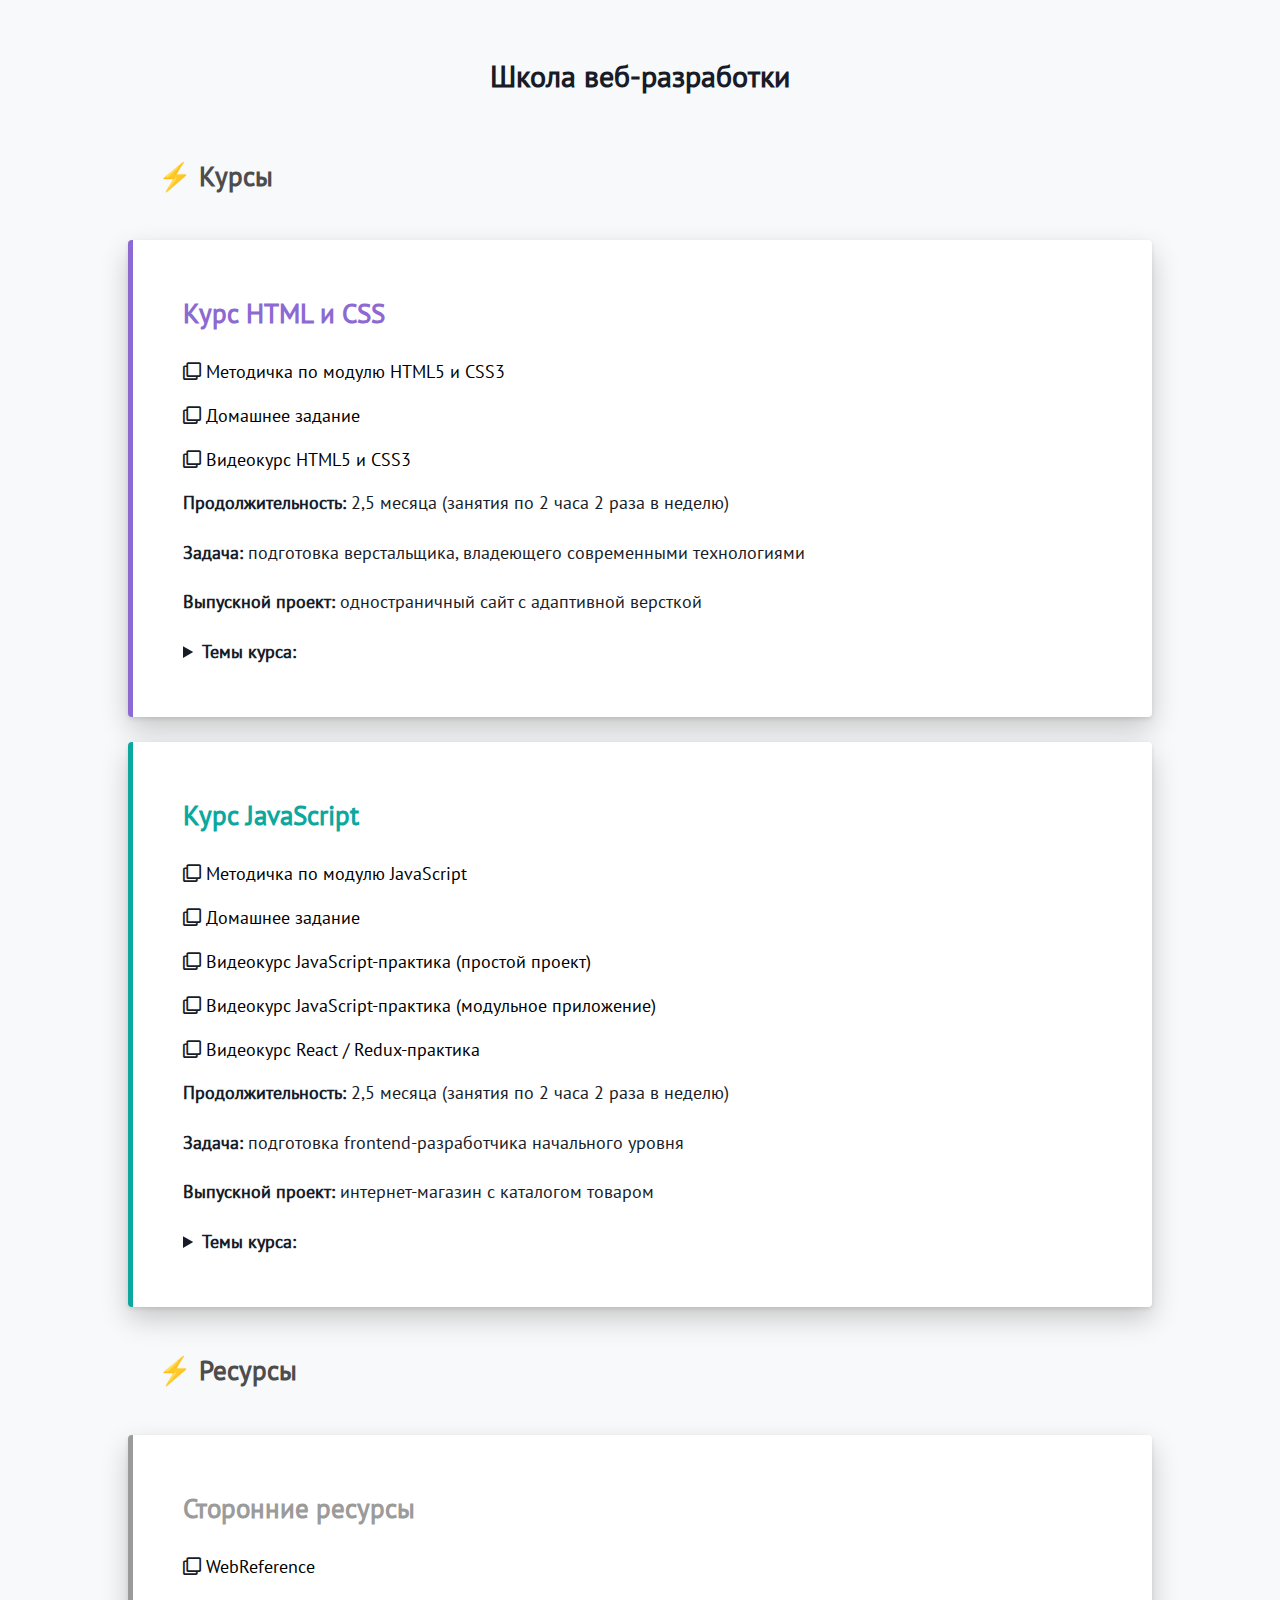
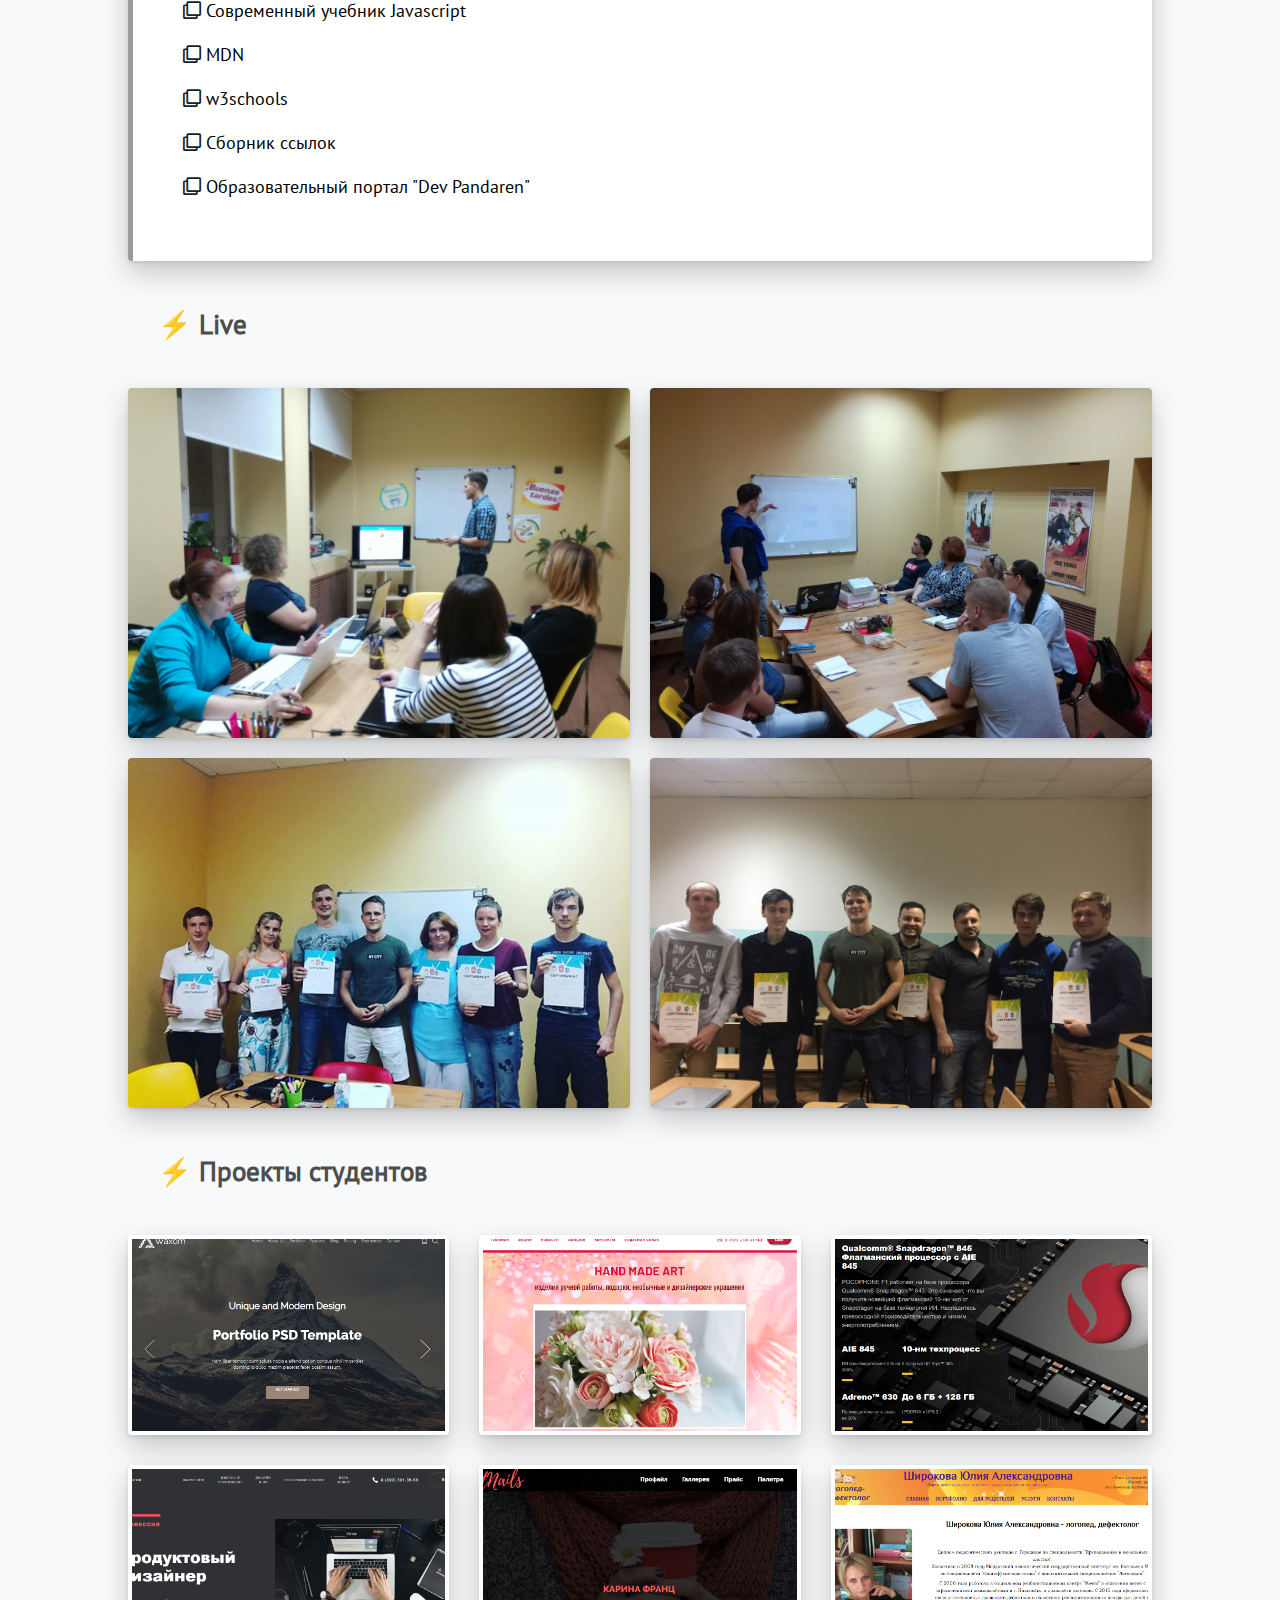
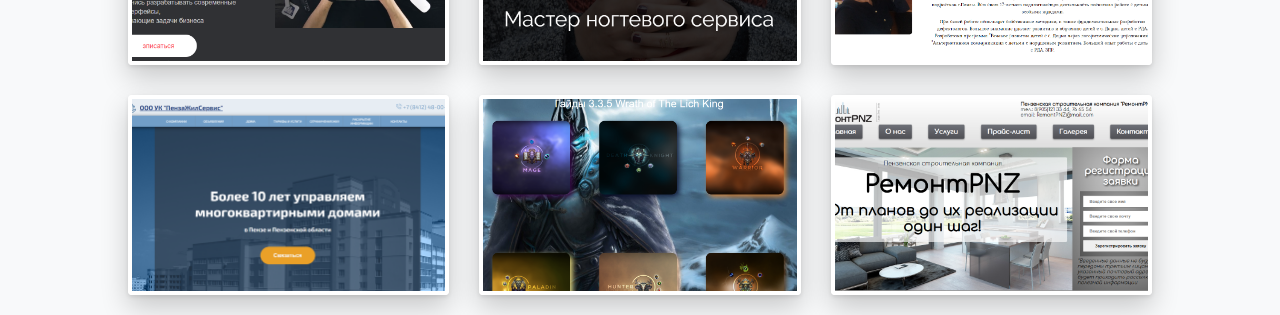
==== index.html @ 3612d778 "Update index.html" ====
<!DOCTYPE html>
<html lang="ru">
<head>
	<meta charset="UTF-8">
	<title>Школа веб-разработки</title>
	<meta name="viewport" content="width=device-width, initial-scale=1">
	<link rel="icon" type="image/png" href="img/favicon/favicon.png">
	<link href="module/preloader/preloader.css" rel="stylesheet" type="text/css">
	<link rel="stylesheet" href="https://use.fontawesome.com/releases/v5.1.0/css/all.css">
	<link rel="stylesheet" href="css/index.css">
</head>
<body>

	<h1>Школа веб-разработки</h1>
	<div class="courses">

		<h2>⚡️ Курсы</h2>

		<div class="courses__item courses__item_html">
			<h3>Курс HTML и CSS</h3>
			<i class="far fa-clone"> <a href="https://it-school58.github.io/webcourses/module-html/" target="_blank">Методичка по модулю HTML5 и CSS3</a></i>
			<i class="far fa-clone"> <a href="https://it-school58.github.io/webcourses-homework/" target="_blank">Домашнее задание</a></i>
			<i class="far fa-clone"> <a href="https://www.youtube.com/playlist?list=PL7cTIfGFrdKkmf-c43pmhzH3otzUCl8f3" target="_blank">Видеокурс HTML5 и CSS3</a></i>
			
			<p><b>Продолжительность:</b> 2,5 месяца (занятия по 2 часа 2 раза в неделю)</p>
			<p><b>Задача:</b> подготовка верстальщика, владеющего современными технологиями</p>
			<p><b>Выпускной проект:</b> одностраничный сайт с адаптивной версткой</p>

			<details>
				<p><summary><b>Темы курса:</b></summary></p>
				<pre class="courses__theme" id="courses__theme_html"></pre>
			</details>
		</div>

		<div class="courses__item courses__item_js">
			<h3>Курс JavaScript</h3>
			<i class="far fa-clone"> <a href="https://it-school58.github.io/webcourses/module-js/" target="_blank">Методичка по модулю JavaScript</a></i>
			<i class="far fa-clone"> <a href="https://it-school58.github.io/webcourses-homework/" target="_blank">Домашнее задание</a></i>
			<i class="far fa-clone"> <a href="https://www.youtube.com/playlist?list=PL7cTIfGFrdKn9lnGXEUWEXYdYp-HKGPAw" target="_blank">Видеокурс JavaScript-практика (простой проект)</a></i>
			<i class="far fa-clone"> <a href="https://www.youtube.com/playlist?list=PL7cTIfGFrdKmKK4xAJsE31n3SACY0bi9t" target="_blank">Видеокурс JavaScript-практика (модульное приложение)</a></i>
			<i class="far fa-clone"> <a href="https://www.youtube.com/playlist?list=PL7cTIfGFrdKkQAWKDu2NdFt5Cx38B-A3i" target="_blank">Видеокурс React / Redux-практика</a></i>

			<p><b>Продолжительность:</b> 2,5 месяца (занятия по 2 часа 2 раза в неделю)</p>
			<p><b>Задача:</b> подготовка frontend-разработчика начального уровня</p>
			<p><b>Выпускной проект:</b> интернет-магазин с каталогом товаром</p>

			<details>
				<p><summary><b>Темы курса:</b></summary></p>
				<pre class="courses__theme" id="courses__theme_js"></pre>
			</details>
		</div>

		<h2>⚡️ Ресурсы</h2>

		<div class="courses__item courses__item_links">
			<h3>Сторонние ресурсы</h3>
			<i class="far fa-clone"> <a href="https://webref.ru/" target="_blank">WebReference</a></i>
			<i class="far fa-clone"> <a href="https://learn.javascript.ru/" target="_blank">Современный учебник Javascript</a></i>
			<i class="far fa-clone"> <a href="https://developer.mozilla.org/ru/" target="_blank">MDN</a></i>
			<i class="far fa-clone"> <a href="https://www.w3schools.com/" target="_blank">w3schools</a></i>
			<i class="far fa-clone"> <a href="https://gist.github.com/anton-sergeenkov/967800e283f3279dba9a5c08deff0cec" target="_blank">Сборник ссылок</a></i>
			<i class="far fa-clone"> <a href="https://dev-pandaren.github.io/" target="_blank">Образовательный портал "Dev Pandaren"</a></i>
		</div>

		<h2>⚡️ Live</h2>

		<div class="courses__photo">
			<img class="courses__photo_img" src="img/courses/01.jpg">
			<img class="courses__photo_img" src="img/courses/02.jpg">
			<img class="courses__photo_img" src="img/courses/03.jpg">
			<img class="courses__photo_img" src="img/courses/04.jpg">
		</div>

		<h2>⚡️ Проекты студентов</h2>

		<div class="courses__projects">
			<a href="https://it-school58.github.io/webcourses-projects/2019-template/" target="_blank"><img class="courses__projects_img" src="img/projects/2019-template.png"></a>
			<a href="https://it-school58.github.io/webcourses-projects/2018-hand-made/" target="_blank"><img class="courses__projects_img" src="img/projects/2018-hand-made.png"></a>
			<a href="https://it-school58.github.io/webcourses-projects/2019-phone/" target="_blank"><img class="courses__projects_img" src="img/projects/2019-phone.png"></a>
			<a href="https://it-school58.github.io/webcourses-projects/2019-lend/" target="_blank"><img class="courses__projects_img" src="img/projects/2019-lend.png"></a>
			<a href="https://it-school58.github.io/webcourses-projects/2019-nails/" target="_blank"><img class="courses__projects_img" src="img/projects/2019-nails.png"></a>

			<a href="https://it-school58.github.io/webcourses-projects/2018-logoped/" target="_blank"><img class="courses__projects_img" src="img/projects/2018-logoped.png"></a>
			<a href="https://it-school58.github.io/webcourses-projects/2018-pnz-service/" target="_blank"><img class="courses__projects_img" src="img/projects/2018-pnz-service.png"></a>
			<a href="https://it-school58.github.io/webcourses-projects/2019-game/" target="_blank"><img class="courses__projects_img" src="img/projects/2019-game.png"></a>
			<a href="https://it-school58.github.io/webcourses-projects/2018-flat/" target="_blank"><img class="courses__projects_img" src="img/projects/2018-flat.png"></a>
		</div>
	</div>

	<div id="preloader"></div>

	<script src="libs/jquery/jquery-3.3.1.min.js"></script>
	<script src="module/preloader/preloader.js"></script>
	<script src="js/common.js"></script>
</body>
</html>
---- module/preloader/preloader.css ----
﻿
#preloader {
    outline: 0px solid green;
    width: 100%;
    height: 100%;
    position: fixed;
    top: 0;
    left: 0;
    bottom: 0;
    background-repeat: no-repeat;
    background-position: center center;
    background-image: url(wait.svg);
    background-color: #f8f9fa;
    z-index: 2;
}
---- css/index.css ----
@font-face {
    font-family: PT-Sans-Bold;
    src: url(../fonts/PT_Sans-Web-Bold.ttf);
}
@font-face {
    font-family: PT-Sans-Regular;
    src: url(../fonts/PT_Sans-Web-Regular.ttf);
}

body {
    margin: 0;
    padding: 0;
    font-size: 18px;
    font-family: PT-Sans-Regular;
    line-height: 1.75;
    background-color: #f8f9fa;
}
*, :after, :before {
    box-sizing: border-box; 
}
a {
    text-decoration: none;
    color: black;
    font-family: PT-Sans-Regular;
    font-weight: normal !important;
}
i {
    margin: 25px 10px 15px 0px;
    display: block !important;
}
h1 {
    text-align: center;
    font-size: 30px;
    color: #181c28;
    margin: 50px 0;
}
h2 {
    margin: 40px 30px;
    color: rgb(77, 77, 77);
}
h3 {
    font-size: 27px;
    text-align: left;
    margin: 0px;
    color: #181c28;
}

.courses {
    width: 80%;
    max-width: 1200px;
    margin: auto;
    margin: 0 auto;
    margin-bottom: 20px;
}
.courses__item {
    margin-bottom: 25px;
    padding: 50px;
    color: #181c28;
    border-radius: .25rem;
    background-color: #fff;
	box-shadow:
		0 12px 28px 0 rgba(0, 0, 0, 0.2),
		0 2px 4px 0 rgba(0, 0, 0, 0.1),
        inset 0 0 0 1px rgba(255, 255, 255, 0.5);
}
.courses__theme {
    font-family: inherit;
    white-space: pre-wrap;
    margin: 0;
}

.courses__item_html  { border-left: 5px solid #8c6ad2; }
.courses__item_js    { border-left: 5px solid #0ca8a0; }
.courses__item_links { border-left: 5px solid #9b9b9b; }

.courses__item_html h3  { color:  #8c6ad2; }
.courses__item_js h3    { color:  #0ca8a0; }
.courses__item_links h3 { color:  #9b9b9b; }

@media screen and (max-width: 900px) {
    .courses__item {
        padding: 25px;
    }
    .courses {
        width: 90%;
        font-size: 16px;
    }
    h3 {
        font-size: 22px;
    }
}

.courses__photo {
    display: grid;
    grid-template-columns: repeat(2, 1fr);
    gap: 20px;
}
.courses__photo_img {
    width: 100%;
    height: 350px;
    object-fit: cover;
    display: block;
    border-radius: .25rem;
	box-shadow:
		0 12px 28px 0 rgba(0, 0, 0, 0.2),
		0 2px 4px 0 rgba(0, 0, 0, 0.1),
        inset 0 0 0 1px rgba(255, 255, 255, 0.5);
}

.courses__projects {
    display: grid;
    grid-template-columns: repeat(3, 1fr);
    gap: 30px;
}
.courses__projects_img {
    width: 100%;
    height: 200px;
    object-fit: cover;
    display: block;
    border-radius: .25rem;
	box-shadow:
		0 12px 28px 0 rgba(0, 0, 0, 0.2),
		0 2px 4px 0 rgba(0, 0, 0, 0.1),
        inset 0 0 0 1px rgba(255, 255, 255, 0.5);
    border: 4px solid white;
}
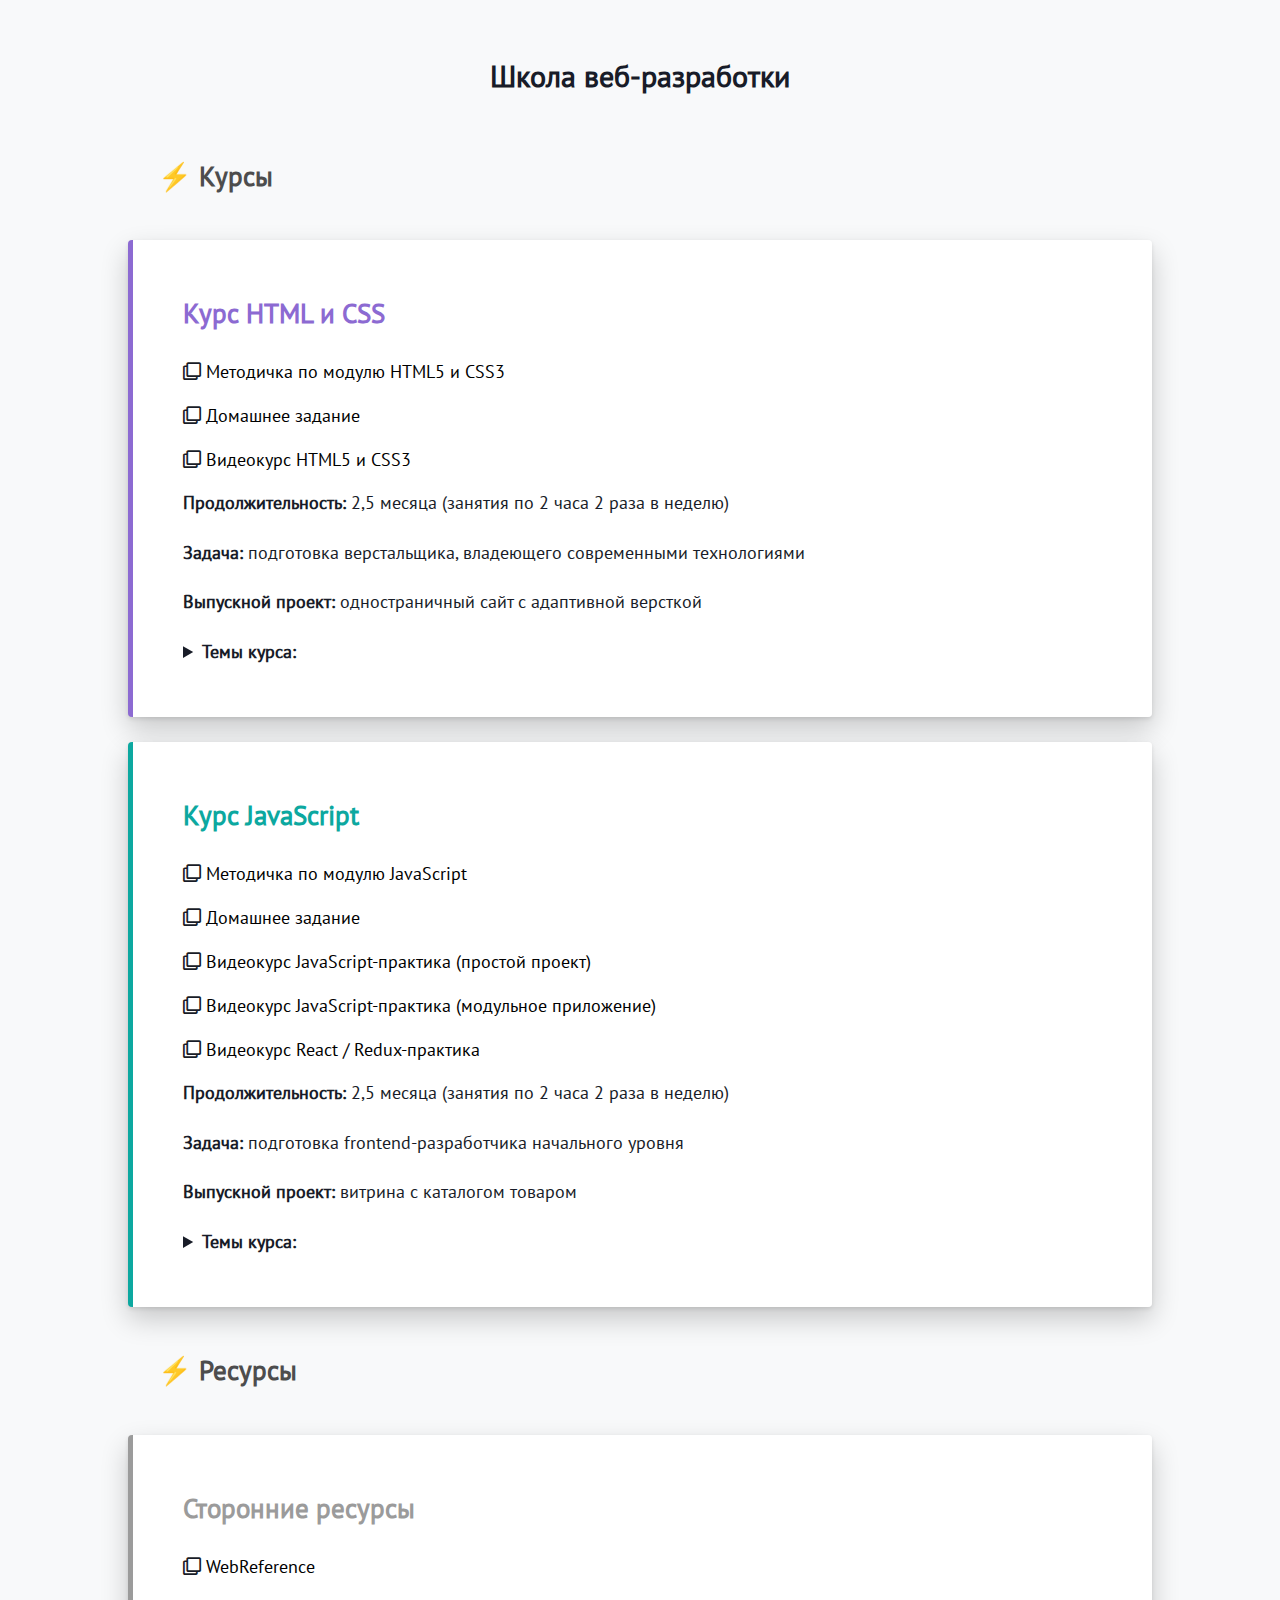
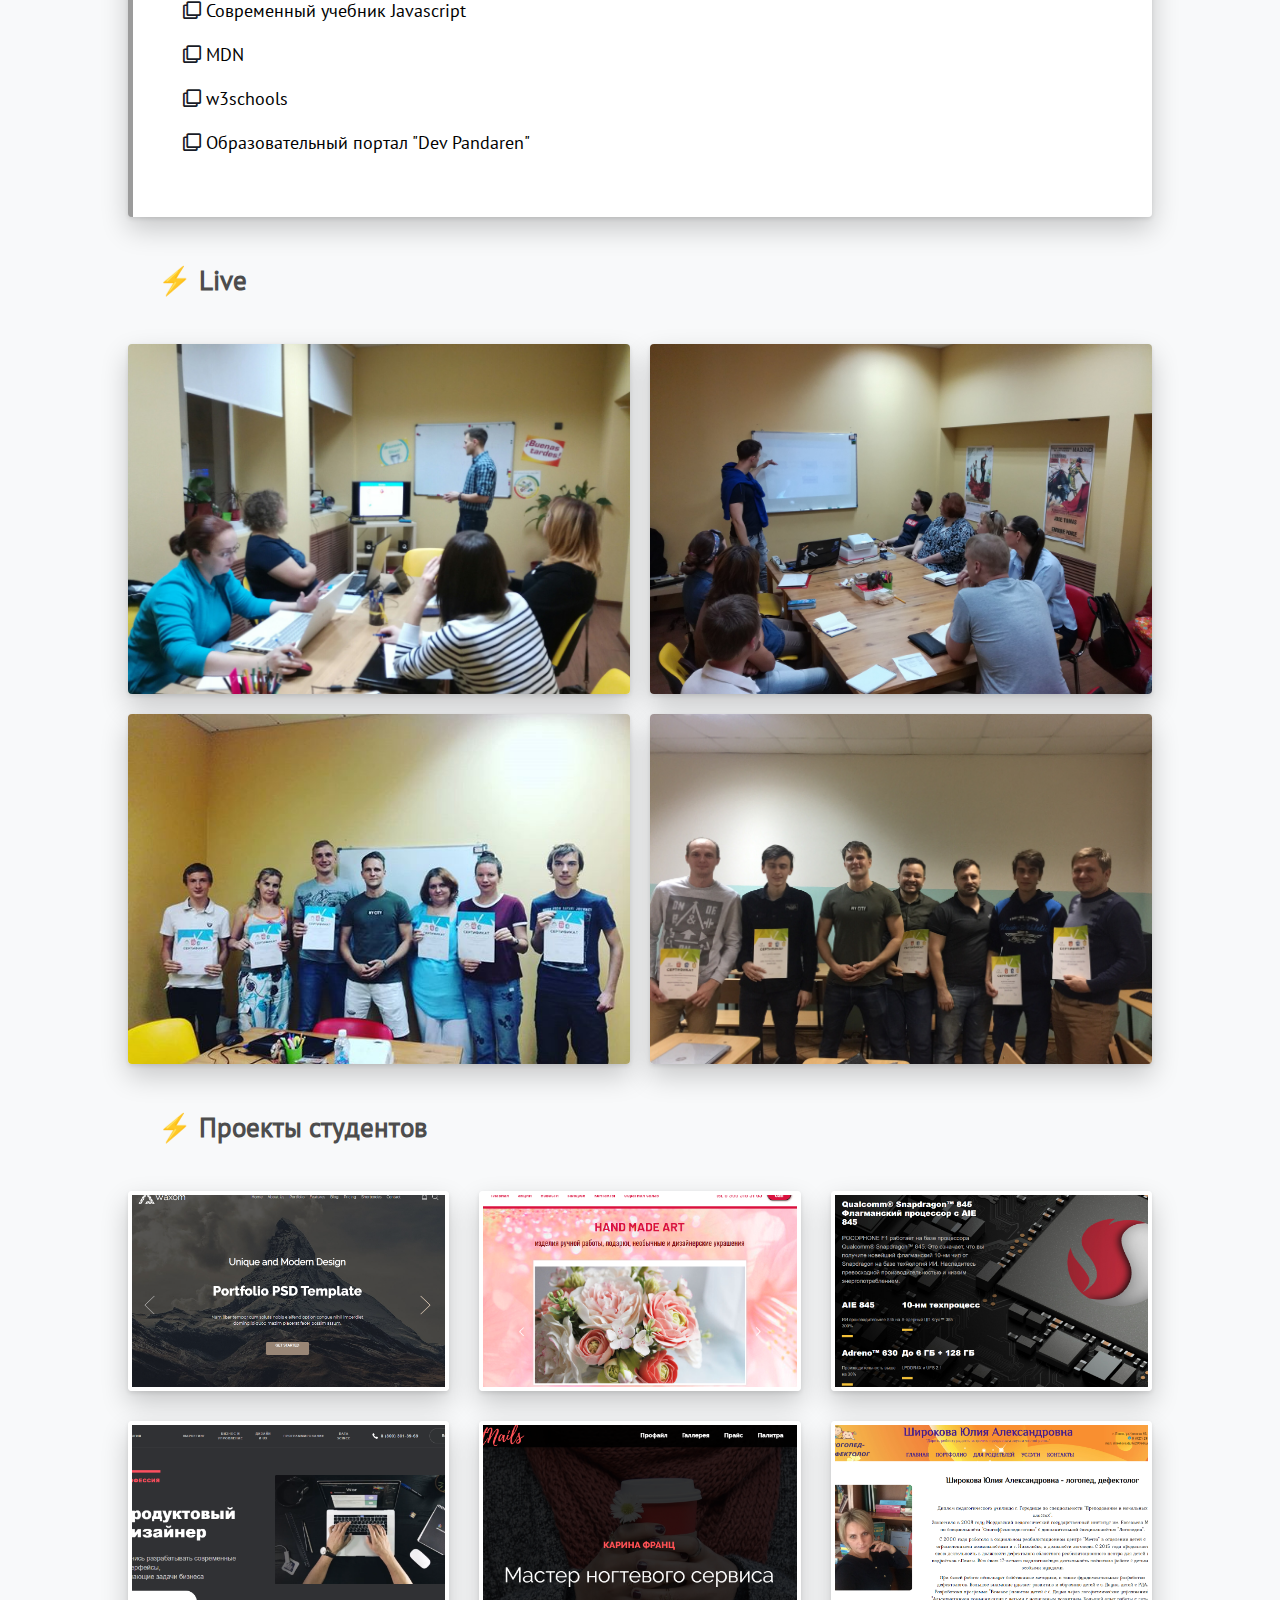
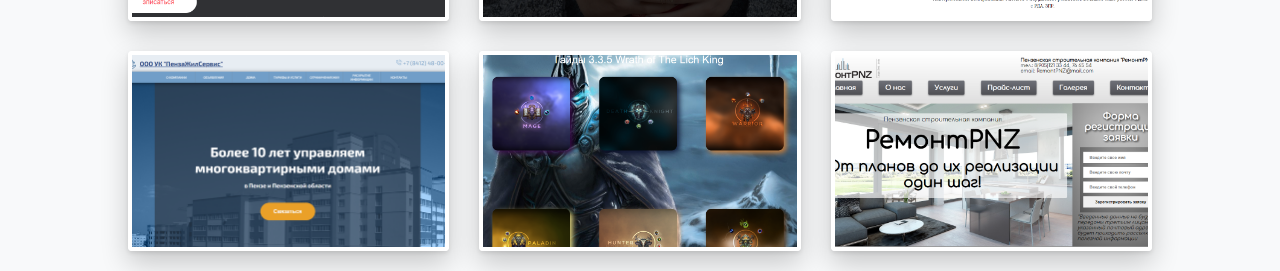
==== commit 83e6000a: "Update index.html" ====
--- a/index.html
+++ b/index.html
@@ -18,10 +18,10 @@
 
 		<div class="courses__item courses__item_html">
 			<h3>Курс HTML и CSS</h3>
-			<i class="far fa-clone"> <a href="https://it-school58.github.io/webcourses/module-html/" target="_blank">Методичка по модулю HTML5 и CSS3</a></i>
+			<i class="far fa-clone"> <a href="https://it-school58.github.io/webcourses/themes/html/" target="_blank">Методичка по модулю HTML5 и CSS3</a></i>
 			<i class="far fa-clone"> <a href="https://it-school58.github.io/webcourses-homework/" target="_blank">Домашнее задание</a></i>
 			<i class="far fa-clone"> <a href="https://www.youtube.com/playlist?list=PL7cTIfGFrdKkmf-c43pmhzH3otzUCl8f3" target="_blank">Видеокурс HTML5 и CSS3</a></i>
-			
+
 			<p><b>Продолжительность:</b> 2,5 месяца (занятия по 2 часа 2 раза в неделю)</p>
 			<p><b>Задача:</b> подготовка верстальщика, владеющего современными технологиями</p>
 			<p><b>Выпускной проект:</b> одностраничный сайт с адаптивной версткой</p>
@@ -34,7 +34,7 @@
 
 		<div class="courses__item courses__item_js">
 			<h3>Курс JavaScript</h3>
-			<i class="far fa-clone"> <a href="https://it-school58.github.io/webcourses/module-js/" target="_blank">Методичка по модулю JavaScript</a></i>
+			<i class="far fa-clone"> <a href="https://it-school58.github.io/webcourses/themes/js/" target="_blank">Методичка по модулю JavaScript</a></i>
 			<i class="far fa-clone"> <a href="https://it-school58.github.io/webcourses-homework/" target="_blank">Домашнее задание</a></i>
 			<i class="far fa-clone"> <a href="https://www.youtube.com/playlist?list=PL7cTIfGFrdKn9lnGXEUWEXYdYp-HKGPAw" target="_blank">Видеокурс JavaScript-практика (простой проект)</a></i>
 			<i class="far fa-clone"> <a href="https://www.youtube.com/playlist?list=PL7cTIfGFrdKmKK4xAJsE31n3SACY0bi9t" target="_blank">Видеокурс JavaScript-практика (модульное приложение)</a></i>
@@ -42,7 +42,7 @@
 
 			<p><b>Продолжительность:</b> 2,5 месяца (занятия по 2 часа 2 раза в неделю)</p>
 			<p><b>Задача:</b> подготовка frontend-разработчика начального уровня</p>
-			<p><b>Выпускной проект:</b> интернет-магазин с каталогом товаром</p>
+			<p><b>Выпускной проект:</b> витрина с каталогом товаром</p>
 
 			<details>
 				<p><summary><b>Темы курса:</b></summary></p>
@@ -58,7 +58,6 @@
 			<i class="far fa-clone"> <a href="https://learn.javascript.ru/" target="_blank">Современный учебник Javascript</a></i>
 			<i class="far fa-clone"> <a href="https://developer.mozilla.org/ru/" target="_blank">MDN</a></i>
 			<i class="far fa-clone"> <a href="https://www.w3schools.com/" target="_blank">w3schools</a></i>
-			<i class="far fa-clone"> <a href="https://gist.github.com/anton-sergeenkov/967800e283f3279dba9a5c08deff0cec" target="_blank">Сборник ссылок</a></i>
 			<i class="far fa-clone"> <a href="https://dev-pandaren.github.io/" target="_blank">Образовательный портал "Dev Pandaren"</a></i>
 		</div>
 
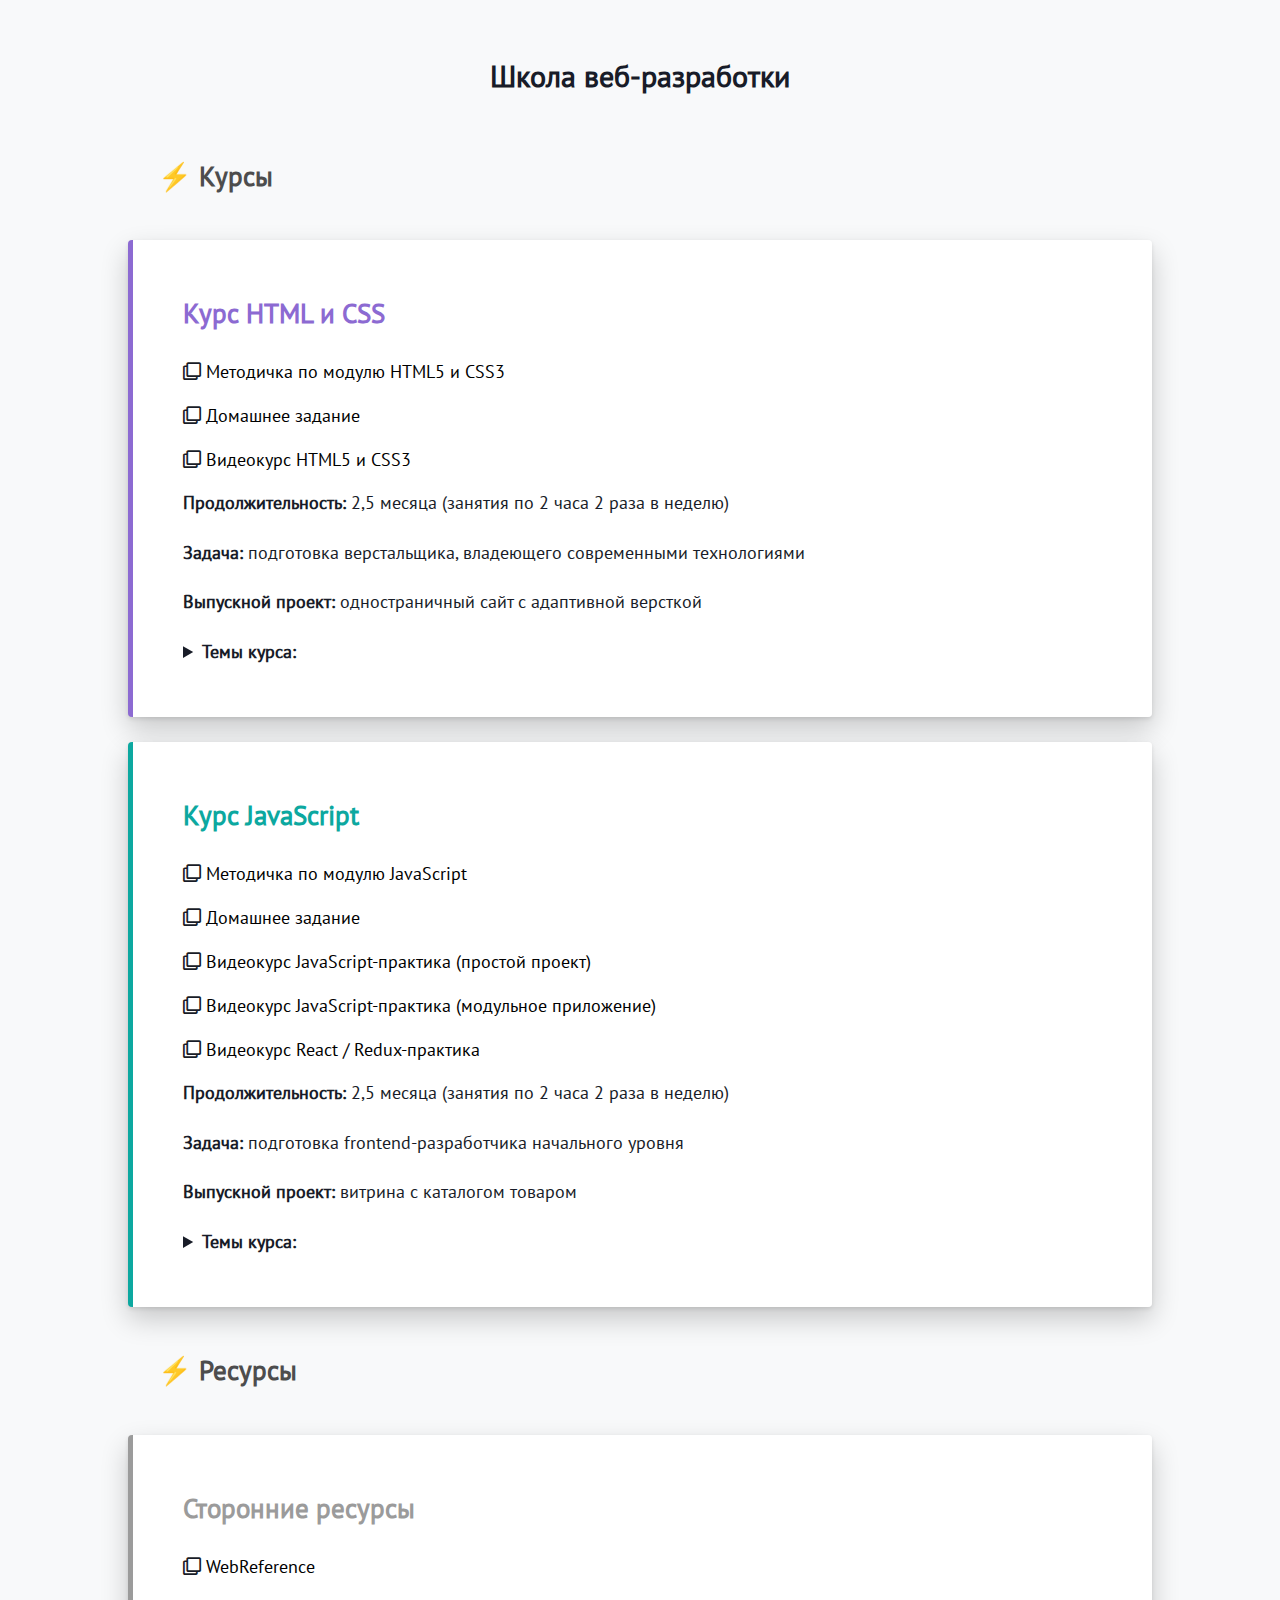
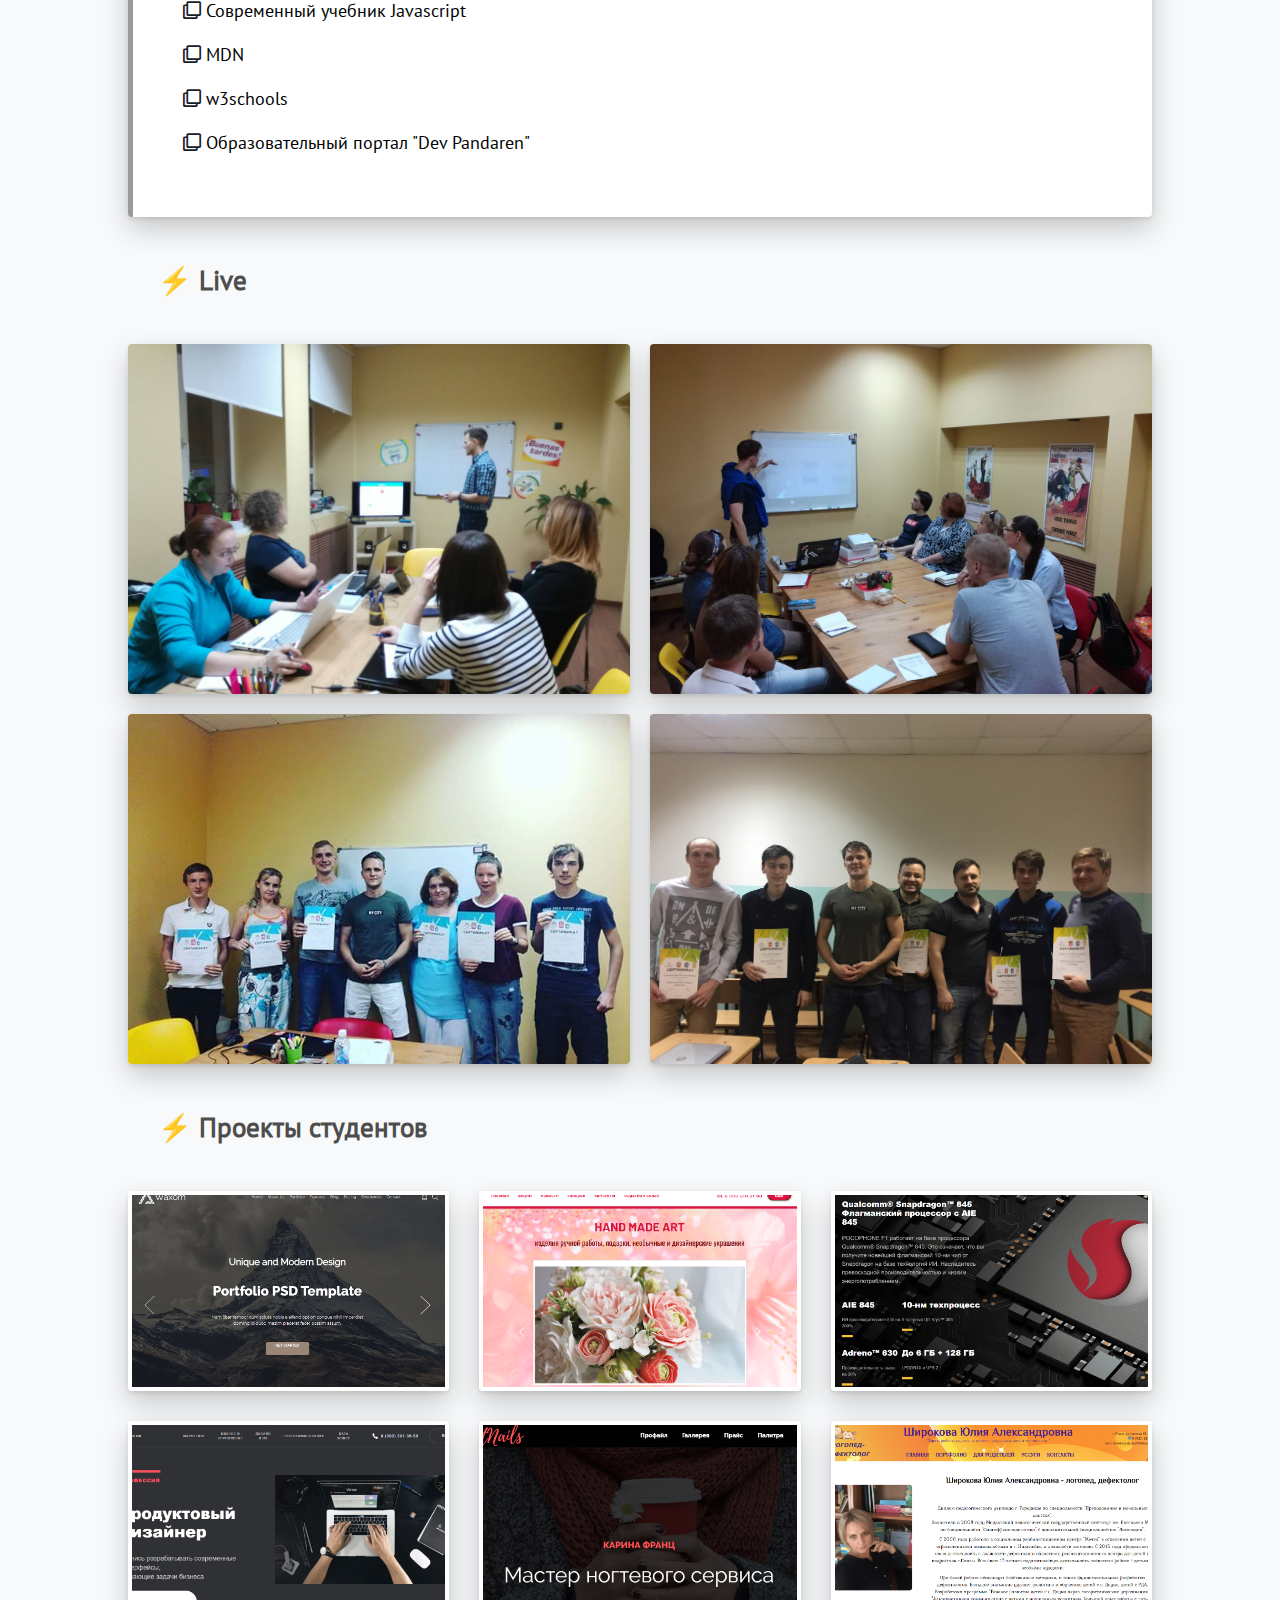
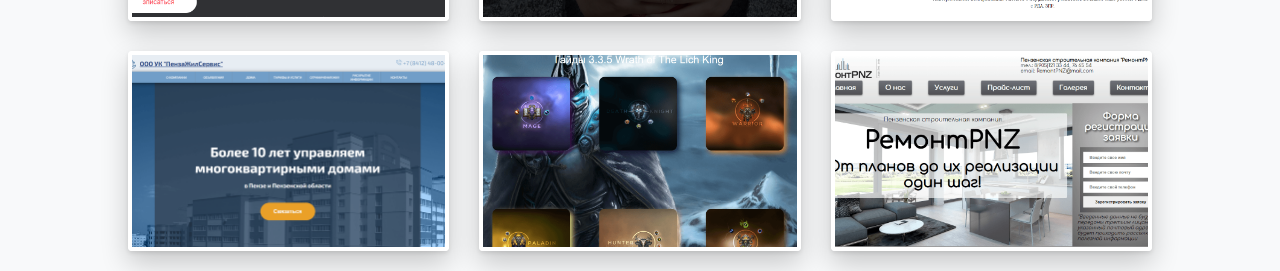
==== commit 8debeda6: "remove jquery and preloader" ====
--- a/index.html
+++ b/index.html
@@ -5,7 +5,6 @@
 	<title>Школа веб-разработки</title>
 	<meta name="viewport" content="width=device-width, initial-scale=1">
 	<link rel="icon" type="image/png" href="img/favicon/favicon.png">
-	<link href="module/preloader/preloader.css" rel="stylesheet" type="text/css">
 	<link rel="stylesheet" href="https://use.fontawesome.com/releases/v5.1.0/css/all.css">
 	<link rel="stylesheet" href="css/index.css">
 </head>
@@ -86,10 +85,6 @@
 		</div>
 	</div>
 
-	<div id="preloader"></div>
-
-	<script src="libs/jquery/jquery-3.3.1.min.js"></script>
-	<script src="module/preloader/preloader.js"></script>
 	<script src="js/common.js"></script>
 </body>
 </html>
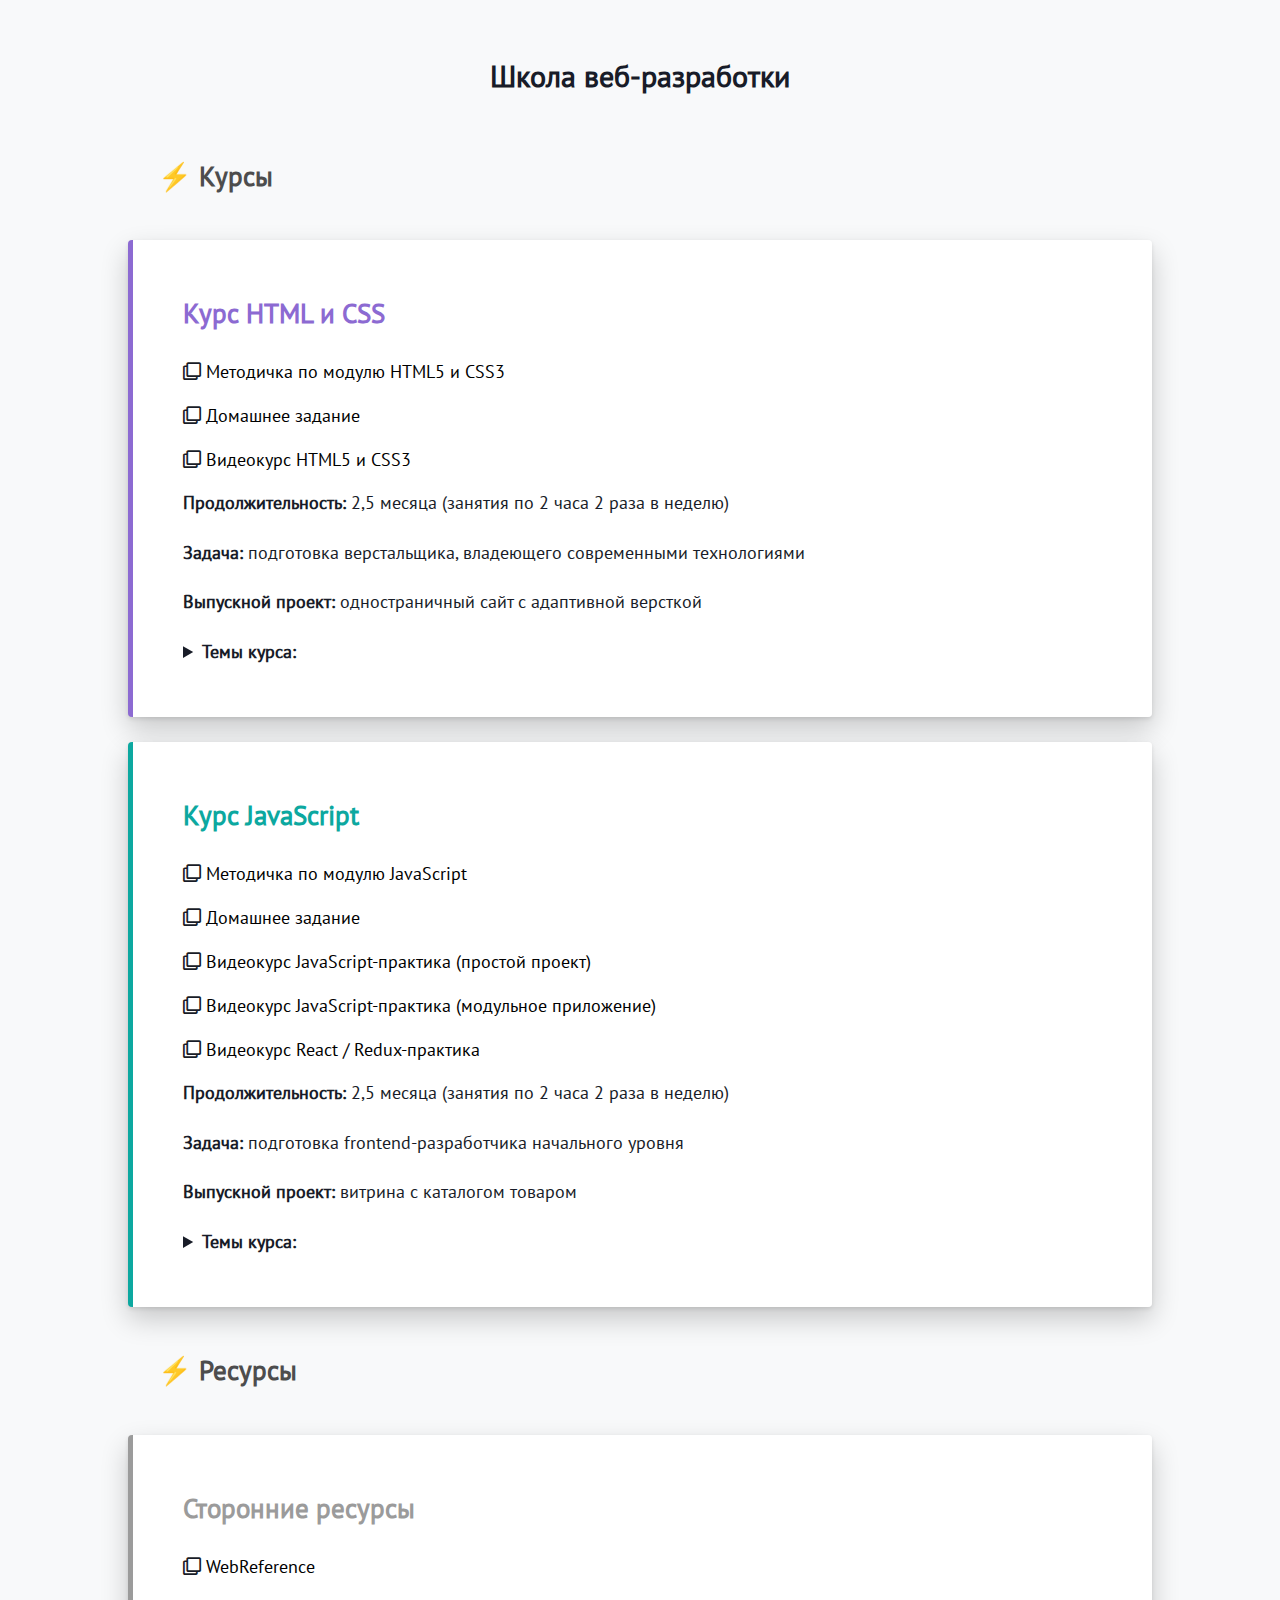
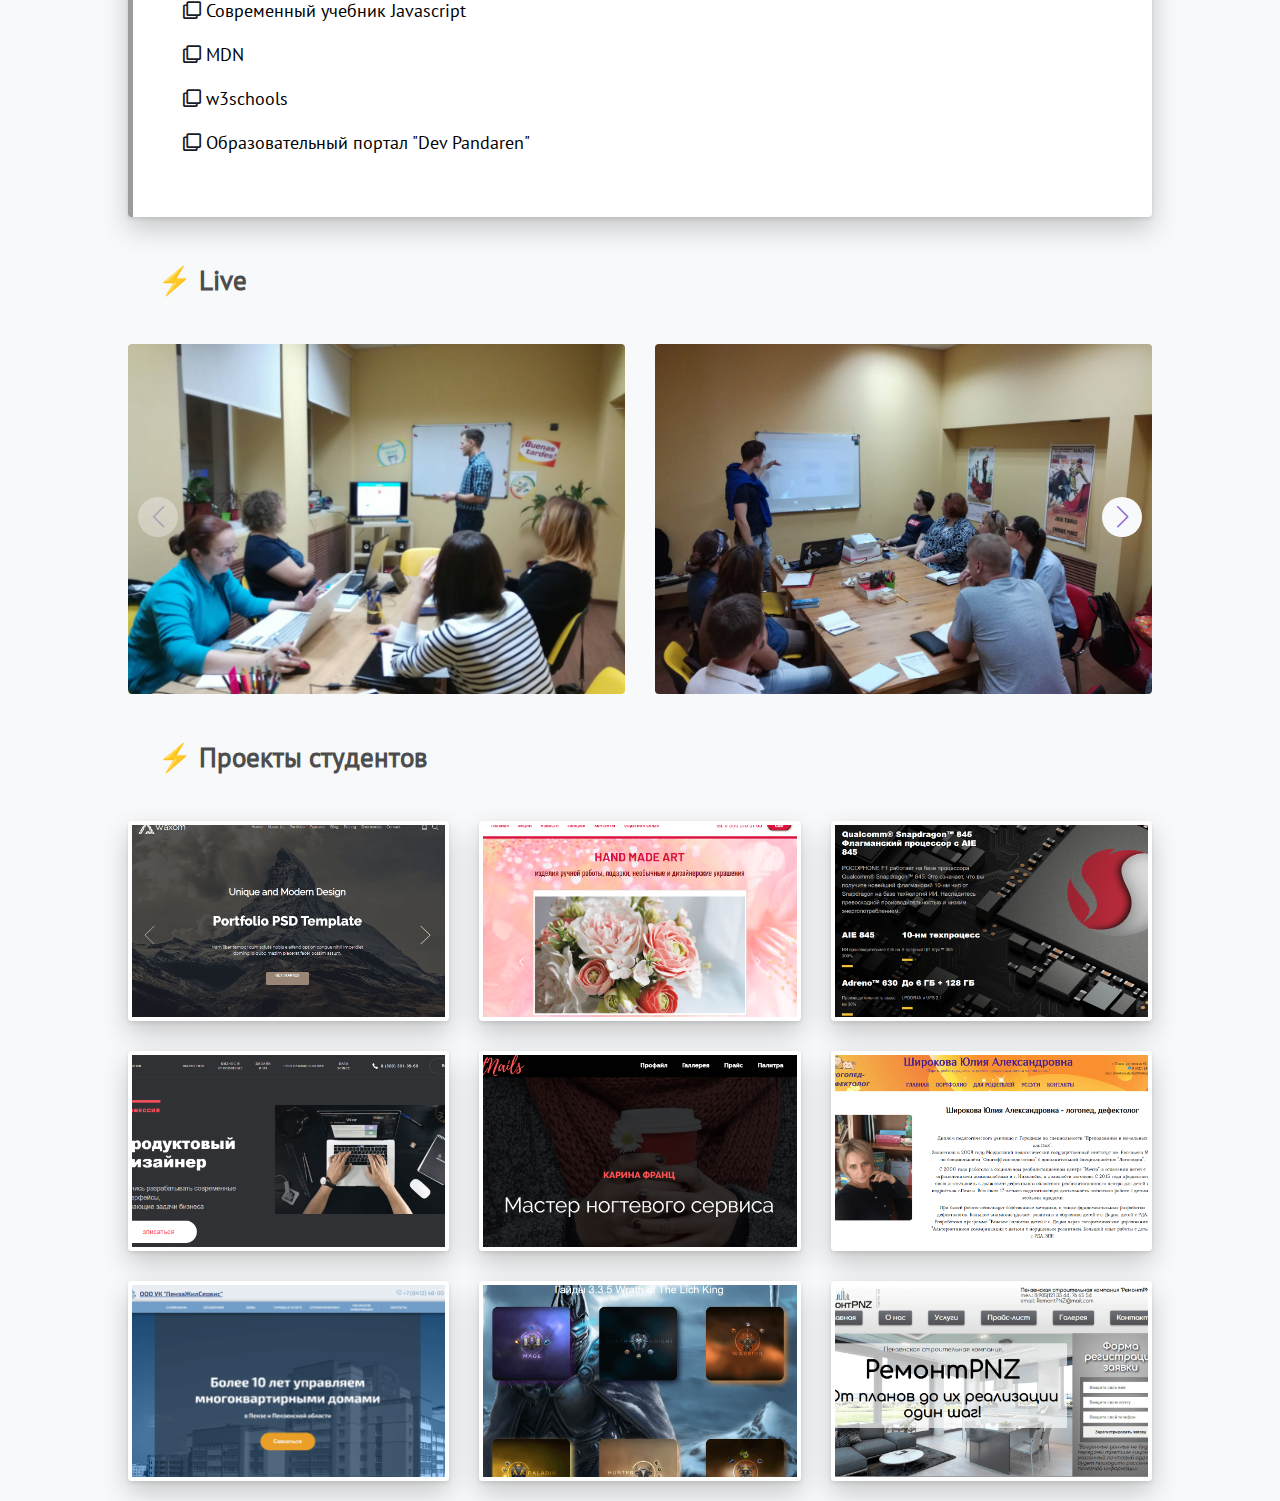
==== commit 5c9a3d48: "changed courses photo gallery to swiper slider" ====
--- a/index.html
+++ b/index.html
@@ -6,6 +6,7 @@
 	<meta name="viewport" content="width=device-width, initial-scale=1">
 	<link rel="icon" type="image/png" href="img/favicon/favicon.png">
 	<link rel="stylesheet" href="https://use.fontawesome.com/releases/v5.1.0/css/all.css">
+	<link rel="stylesheet" href="libs/swiper/swiper-bundle.min.css">
 	<link rel="stylesheet" href="css/index.css">
 </head>
 <body>
@@ -62,11 +63,27 @@
 
 		<h2>⚡️ Live</h2>
 
-		<div class="courses__photo">
-			<img class="courses__photo_img" src="img/courses/01.jpg">
-			<img class="courses__photo_img" src="img/courses/02.jpg">
-			<img class="courses__photo_img" src="img/courses/03.jpg">
-			<img class="courses__photo_img" src="img/courses/04.jpg">
+		<div class="swiper-container courses__photo">
+			<div class="swiper-wrapper">
+				<div class="swiper-slide">
+					<img class="courses__photo_img swiper-lazy" data-src="img/courses/01.jpg">
+					<div class="swiper-lazy-preloader swiper-lazy-preloader-black"></div>
+				</div>
+				<div class="swiper-slide">
+					<img class="courses__photo_img swiper-lazy" data-src="img/courses/02.jpg">
+					<div class="swiper-lazy-preloader swiper-lazy-preloader-black"></div>
+				</div>
+				<div class="swiper-slide">
+					<img class="courses__photo_img swiper-lazy" data-src="img/courses/03.jpg">
+					<div class="swiper-lazy-preloader swiper-lazy-preloader-black"></div>
+				</div>
+				<div class="swiper-slide">
+					<img class="courses__photo_img swiper-lazy" data-src="img/courses/04.jpg">
+					<div class="swiper-lazy-preloader swiper-lazy-preloader-black"></div>
+				</div>
+			</div>
+			<button class="swiper-button-prev"></button>
+			<button class="swiper-button-next"></button>
 		</div>
 
 		<h2>⚡️ Проекты студентов</h2>
@@ -85,6 +102,7 @@
 		</div>
 	</div>
 
+	<script src="libs/swiper/swiper-bundle.min.js"></script>
 	<script src="js/common.js"></script>
 </body>
 </html>
--- a/css/index.css
+++ b/css/index.css
@@ -92,20 +92,42 @@
 }
 
 .courses__photo {
-    display: grid;
-    grid-template-columns: repeat(2, 1fr);
-    gap: 20px;
+    height: 350px;
 }
 .courses__photo_img {
+    display: block;
     width: 100%;
-    height: 350px;
+    height: 100%;
     object-fit: cover;
-    display: block;
     border-radius: .25rem;
-	box-shadow:
-		0 12px 28px 0 rgba(0, 0, 0, 0.2),
-		0 2px 4px 0 rgba(0, 0, 0, 0.1),
-        inset 0 0 0 1px rgba(255, 255, 255, 0.5);
+}
+
+.swiper-button-prev,
+.swiper-button-next {
+    width: 40px;
+    height: 40px;
+    border-radius: 50%;
+    border: none;
+    background-color: #f8f9fa;
+}
+
+.swiper-button-prev::after,
+.swiper-button-next::after {
+    font-size: 1.4rem;
+    color: #8c6ad2;
+}
+
+@media screen and (max-width: 900px) {
+    .swiper-button-prev,
+    .swiper-button-next {
+        width: 30px;
+        height: 30px;
+    }
+
+    .swiper-button-prev::after,
+    .swiper-button-next::after {
+        font-size: 1rem;
+    }
 }
 
 .courses__projects {
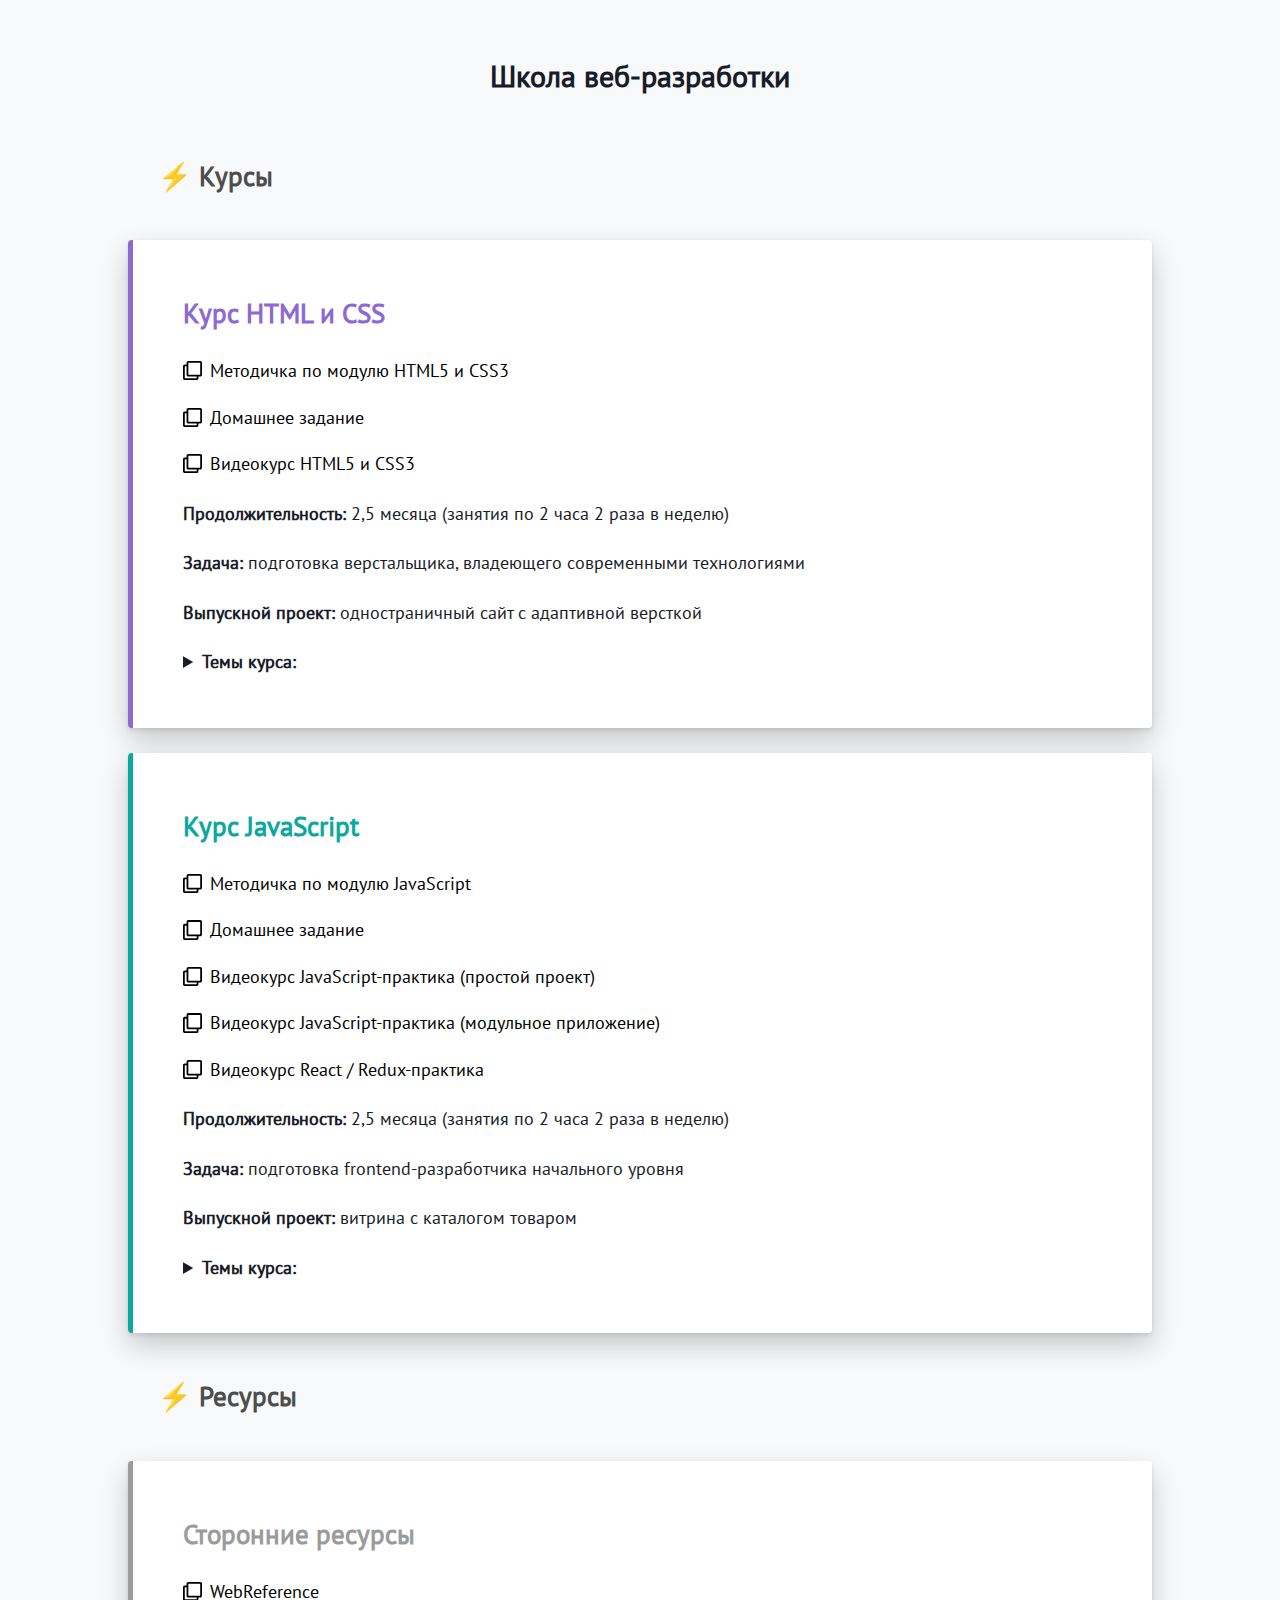
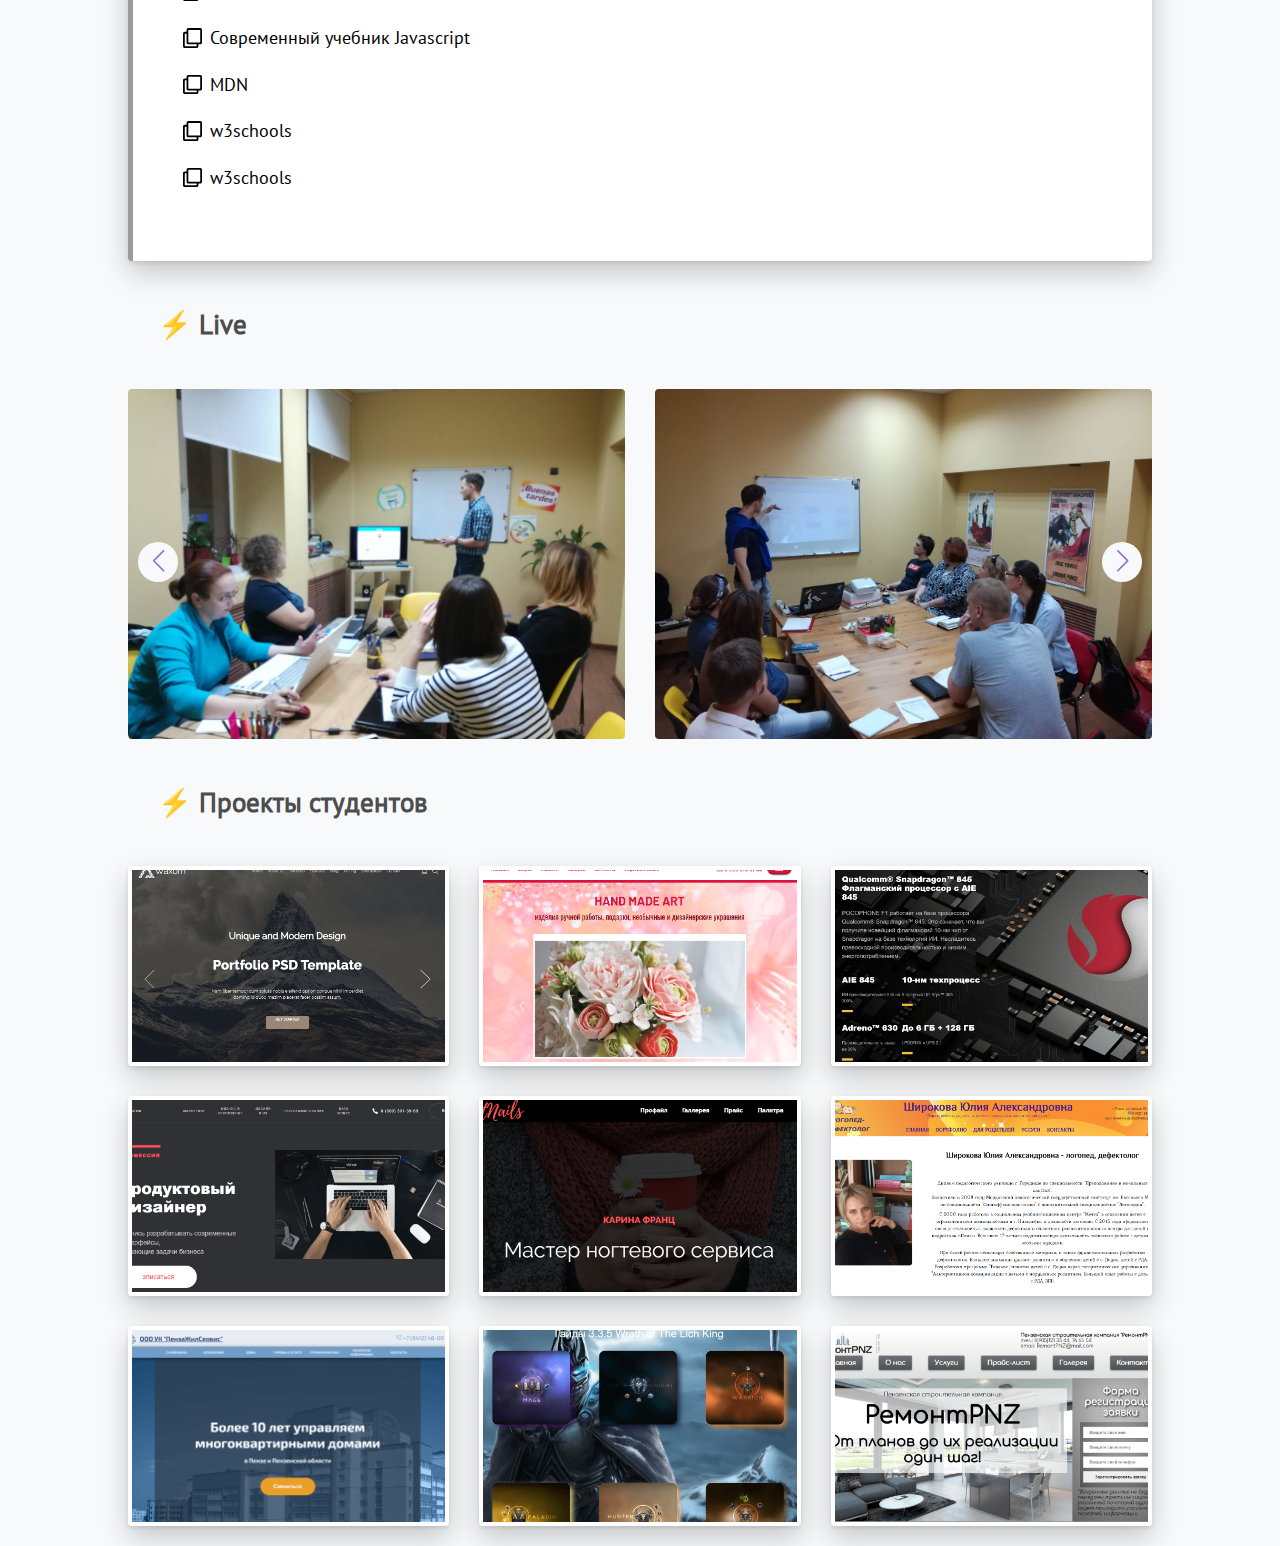
==== commit c0c5e44d: "refactoring" ====
--- a/index.html
+++ b/index.html
@@ -5,7 +5,6 @@
 	<title>Школа веб-разработки</title>
 	<meta name="viewport" content="width=device-width, initial-scale=1">
 	<link rel="icon" type="image/png" href="img/favicon/favicon.png">
-	<link rel="stylesheet" href="https://use.fontawesome.com/releases/v5.1.0/css/all.css">
 	<link rel="stylesheet" href="libs/swiper/swiper-bundle.min.css">
 	<link rel="stylesheet" href="css/index.css">
 </head>
@@ -16,11 +15,22 @@
 
 		<h2>⚡️ Курсы</h2>
 
-		<div class="courses__item courses__item_html">
+		<div class="courses__item courses__item-html">
 			<h3>Курс HTML и CSS</h3>
-			<i class="far fa-clone"> <a href="https://it-school58.github.io/webcourses/themes/html/" target="_blank">Методичка по модулю HTML5 и CSS3</a></i>
-			<i class="far fa-clone"> <a href="https://it-school58.github.io/webcourses-homework/" target="_blank">Домашнее задание</a></i>
-			<i class="far fa-clone"> <a href="https://www.youtube.com/playlist?list=PL7cTIfGFrdKkmf-c43pmhzH3otzUCl8f3" target="_blank">Видеокурс HTML5 и CSS3</a></i>
+			<ul class="courses__list">
+				<li class="courses__list-item">
+					<img class="courses__icon-clone" src="img/svg/clone.svg" alt="icon">
+					<a href="https://it-school58.github.io/webcourses/themes/html/" target="_blank">Методичка по модулю HTML5 и CSS3</a>
+				</li>
+				<li class="courses__list-item">
+					<img class="courses__icon-clone" src="img/svg/clone.svg" alt="icon">
+					<a href="https://it-school58.github.io/webcourses-homework/" target="_blank">Домашнее задание</a>
+				</li>
+				<li class="courses__list-item">
+					<img class="courses__icon-clone" src="img/svg/clone.svg" alt="icon">
+					<a href="https://www.youtube.com/playlist?list=PL7cTIfGFrdKkmf-c43pmhzH3otzUCl8f3" target="_blank">Видеокурс HTML5 и CSS3</a>
+				</li>
+			</ul>
 
 			<p><b>Продолжительность:</b> 2,5 месяца (занятия по 2 часа 2 раза в неделю)</p>
 			<p><b>Задача:</b> подготовка верстальщика, владеющего современными технологиями</p>
@@ -28,17 +38,34 @@
 
 			<details>
 				<p><summary><b>Темы курса:</b></summary></p>
-				<pre class="courses__theme" id="courses__theme_html"></pre>
+				<pre class="courses__theme" id="courses__theme-html"></pre>
 			</details>
 		</div>
 
-		<div class="courses__item courses__item_js">
+		<div class="courses__item courses__item-js">
 			<h3>Курс JavaScript</h3>
-			<i class="far fa-clone"> <a href="https://it-school58.github.io/webcourses/themes/js/" target="_blank">Методичка по модулю JavaScript</a></i>
-			<i class="far fa-clone"> <a href="https://it-school58.github.io/webcourses-homework/" target="_blank">Домашнее задание</a></i>
-			<i class="far fa-clone"> <a href="https://www.youtube.com/playlist?list=PL7cTIfGFrdKn9lnGXEUWEXYdYp-HKGPAw" target="_blank">Видеокурс JavaScript-практика (простой проект)</a></i>
-			<i class="far fa-clone"> <a href="https://www.youtube.com/playlist?list=PL7cTIfGFrdKmKK4xAJsE31n3SACY0bi9t" target="_blank">Видеокурс JavaScript-практика (модульное приложение)</a></i>
-			<i class="far fa-clone"> <a href="https://www.youtube.com/playlist?list=PL7cTIfGFrdKkQAWKDu2NdFt5Cx38B-A3i" target="_blank">Видеокурс React / Redux-практика</a></i>
+			<ul class="courses__list">
+				<li class="courses__list-item">
+					<img class="courses__icon-clone" src="img/svg/clone.svg" alt="icon">
+					<a href="https://it-school58.github.io/webcourses/themes/js/" target="_blank">Методичка по модулю JavaScript</a>
+				</li>
+				<li class="courses__list-item">
+					<img class="courses__icon-clone" src="img/svg/clone.svg" alt="icon">
+					<a href="https://it-school58.github.io/webcourses-homework/" target="_blank">Домашнее задание</a>
+				</li>
+				<li class="courses__list-item">
+					<img class="courses__icon-clone" src="img/svg/clone.svg" alt="icon">
+					<a href="https://www.youtube.com/playlist?list=PL7cTIfGFrdKn9lnGXEUWEXYdYp-HKGPAw" target="_blank">Видеокурс JavaScript-практика (простой проект)</a>
+				</li>
+				<li class="courses__list-item">
+					<img class="courses__icon-clone" src="img/svg/clone.svg" alt="icon">
+					<a href="https://www.youtube.com/playlist?list=PL7cTIfGFrdKmKK4xAJsE31n3SACY0bi9t" target="_blank">Видеокурс JavaScript-практика (модульное приложение)</a>
+				</li>
+				<li class="courses__list-item">
+					<img class="courses__icon-clone" src="img/svg/clone.svg" alt="icon">
+					<a href="https://www.youtube.com/playlist?list=PL7cTIfGFrdKkQAWKDu2NdFt5Cx38B-A3i" target="_blank">Видеокурс React / Redux-практика</a>
+				</li>
+			</ul>
 
 			<p><b>Продолжительность:</b> 2,5 месяца (занятия по 2 часа 2 раза в неделю)</p>
 			<p><b>Задача:</b> подготовка frontend-разработчика начального уровня</p>
@@ -46,19 +73,36 @@
 
 			<details>
 				<p><summary><b>Темы курса:</b></summary></p>
-				<pre class="courses__theme" id="courses__theme_js"></pre>
+				<pre class="courses__theme" id="courses__theme-js"></pre>
 			</details>
 		</div>
 
 		<h2>⚡️ Ресурсы</h2>
 
-		<div class="courses__item courses__item_links">
+		<div class="courses__item courses__item-links">
 			<h3>Сторонние ресурсы</h3>
-			<i class="far fa-clone"> <a href="https://webref.ru/" target="_blank">WebReference</a></i>
-			<i class="far fa-clone"> <a href="https://learn.javascript.ru/" target="_blank">Современный учебник Javascript</a></i>
-			<i class="far fa-clone"> <a href="https://developer.mozilla.org/ru/" target="_blank">MDN</a></i>
-			<i class="far fa-clone"> <a href="https://www.w3schools.com/" target="_blank">w3schools</a></i>
-			<i class="far fa-clone"> <a href="https://dev-pandaren.github.io/" target="_blank">Образовательный портал "Dev Pandaren"</a></i>
+			<ul class="courses__list">
+				<li class="courses__list-item">
+					<img class="courses__icon-clone" src="img/svg/clone.svg" alt="icon">
+					<a href="https://webref.ru/" target="_blank">WebReference</a>
+				</li>
+				<li class="courses__list-item">
+					<img class="courses__icon-clone" src="img/svg/clone.svg" alt="icon">
+					<a href="https://learn.javascript.ru/" target="_blank">Современный учебник Javascript</a>
+				</li>
+				<li class="courses__list-item">
+					<img class="courses__icon-clone" src="img/svg/clone.svg" alt="icon">
+					<a href="https://developer.mozilla.org/ru/" target="_blank">MDN</a>
+				</li>
+				<li class="courses__list-item">
+					<img class="courses__icon-clone" src="img/svg/clone.svg" alt="icon">
+					<a href="https://www.w3schools.com/" target="_blank">w3schools</a>
+				</li>
+				<li class="courses__list-item">
+					<img class="courses__icon-clone" src="img/svg/clone.svg" alt="icon">
+					<a href="https://www.w3schools.com/" target="_blank">w3schools</a>
+				</li>
+			</ul>
 		</div>
 
 		<h2>⚡️ Live</h2>
@@ -66,19 +110,39 @@
 		<div class="swiper-container courses__photo">
 			<div class="swiper-wrapper">
 				<div class="swiper-slide">
-					<img class="courses__photo_img swiper-lazy" data-src="img/courses/01.jpg">
+					<img class="courses__photo-img swiper-lazy" data-src="img/courses/01.jpg">
 					<div class="swiper-lazy-preloader swiper-lazy-preloader-black"></div>
 				</div>
 				<div class="swiper-slide">
-					<img class="courses__photo_img swiper-lazy" data-src="img/courses/02.jpg">
+					<img class="courses__photo-img swiper-lazy" data-src="img/courses/02.jpg">
 					<div class="swiper-lazy-preloader swiper-lazy-preloader-black"></div>
 				</div>
 				<div class="swiper-slide">
-					<img class="courses__photo_img swiper-lazy" data-src="img/courses/03.jpg">
+					<img class="courses__photo-img swiper-lazy" data-src="img/courses/03.jpg">
 					<div class="swiper-lazy-preloader swiper-lazy-preloader-black"></div>
 				</div>
 				<div class="swiper-slide">
-					<img class="courses__photo_img swiper-lazy" data-src="img/courses/04.jpg">
+					<img class="courses__photo-img swiper-lazy" data-src="img/courses/04.jpg">
+					<div class="swiper-lazy-preloader swiper-lazy-preloader-black"></div>
+				</div>
+				<div class="swiper-slide">
+					<img class="courses__photo-img swiper-lazy" data-src="img/courses/05.jpg">
+					<div class="swiper-lazy-preloader swiper-lazy-preloader-black"></div>
+				</div>
+				<div class="swiper-slide">
+					<img class="courses__photo-img swiper-lazy" data-src="img/courses/06.jpg">
+					<div class="swiper-lazy-preloader swiper-lazy-preloader-black"></div>
+				</div>
+				<div class="swiper-slide">
+					<img class="courses__photo-img swiper-lazy" data-src="img/courses/07.jpg">
+					<div class="swiper-lazy-preloader swiper-lazy-preloader-black"></div>
+				</div>
+				<div class="swiper-slide">
+					<img class="courses__photo-img swiper-lazy" data-src="img/courses/08.jpg">
+					<div class="swiper-lazy-preloader swiper-lazy-preloader-black"></div>
+				</div>
+				<div class="swiper-slide">
+					<img class="courses__photo-img swiper-lazy" data-src="img/courses/09.jpg">
 					<div class="swiper-lazy-preloader swiper-lazy-preloader-black"></div>
 				</div>
 			</div>
@@ -89,16 +153,16 @@
 		<h2>⚡️ Проекты студентов</h2>
 
 		<div class="courses__projects">
-			<a href="https://it-school58.github.io/webcourses-projects/2019-template/" target="_blank"><img class="courses__projects_img" src="img/projects/2019-template.png"></a>
-			<a href="https://it-school58.github.io/webcourses-projects/2018-hand-made/" target="_blank"><img class="courses__projects_img" src="img/projects/2018-hand-made.png"></a>
-			<a href="https://it-school58.github.io/webcourses-projects/2019-phone/" target="_blank"><img class="courses__projects_img" src="img/projects/2019-phone.png"></a>
-			<a href="https://it-school58.github.io/webcourses-projects/2019-lend/" target="_blank"><img class="courses__projects_img" src="img/projects/2019-lend.png"></a>
-			<a href="https://it-school58.github.io/webcourses-projects/2019-nails/" target="_blank"><img class="courses__projects_img" src="img/projects/2019-nails.png"></a>
+			<a href="https://it-school58.github.io/webcourses-projects/2019-template/" target="_blank"><img class="courses__projects-img" src="img/projects/2019-template.png"></a>
+			<a href="https://it-school58.github.io/webcourses-projects/2018-hand-made/" target="_blank"><img class="courses__projects-img" src="img/projects/2018-hand-made.png"></a>
+			<a href="https://it-school58.github.io/webcourses-projects/2019-phone/" target="_blank"><img class="courses__projects-img" src="img/projects/2019-phone.png"></a>
+			<a href="https://it-school58.github.io/webcourses-projects/2019-lend/" target="_blank"><img class="courses__projects-img" src="img/projects/2019-lend.png"></a>
+			<a href="https://it-school58.github.io/webcourses-projects/2019-nails/" target="_blank"><img class="courses__projects-img" src="img/projects/2019-nails.png"></a>
 
-			<a href="https://it-school58.github.io/webcourses-projects/2018-logoped/" target="_blank"><img class="courses__projects_img" src="img/projects/2018-logoped.png"></a>
-			<a href="https://it-school58.github.io/webcourses-projects/2018-pnz-service/" target="_blank"><img class="courses__projects_img" src="img/projects/2018-pnz-service.png"></a>
-			<a href="https://it-school58.github.io/webcourses-projects/2019-game/" target="_blank"><img class="courses__projects_img" src="img/projects/2019-game.png"></a>
-			<a href="https://it-school58.github.io/webcourses-projects/2018-flat/" target="_blank"><img class="courses__projects_img" src="img/projects/2018-flat.png"></a>
+			<a href="https://it-school58.github.io/webcourses-projects/2018-logoped/" target="_blank"><img class="courses__projects-img" src="img/projects/2018-logoped.png"></a>
+			<a href="https://it-school58.github.io/webcourses-projects/2018-pnz-service/" target="_blank"><img class="courses__projects-img" src="img/projects/2018-pnz-service.png"></a>
+			<a href="https://it-school58.github.io/webcourses-projects/2019-game/" target="_blank"><img class="courses__projects-img" src="img/projects/2019-game.png"></a>
+			<a href="https://it-school58.github.io/webcourses-projects/2018-flat/" target="_blank"><img class="courses__projects-img" src="img/projects/2018-flat.png"></a>
 		</div>
 	</div>
 
--- a/css/index.css
+++ b/css/index.css
@@ -1,8 +1,8 @@
-
 @font-face {
     font-family: PT-Sans-Bold;
     src: url(../fonts/PT_Sans-Web-Bold.ttf);
 }
+
 @font-face {
     font-family: PT-Sans-Regular;
     src: url(../fonts/PT_Sans-Web-Regular.ttf);
@@ -16,34 +16,45 @@
     line-height: 1.75;
     background-color: #f8f9fa;
 }
+
 *, :after, :before {
     box-sizing: border-box; 
 }
+
 a {
     text-decoration: none;
     color: black;
     font-family: PT-Sans-Regular;
     font-weight: normal !important;
+    transition: color 0.3s;
 }
+
 i {
     margin: 25px 10px 15px 0px;
     display: block !important;
 }
+
 h1 {
     text-align: center;
     font-size: 30px;
     color: #181c28;
     margin: 50px 0;
 }
+
 h2 {
     margin: 40px 30px;
     color: rgb(77, 77, 77);
 }
+
 h3 {
     font-size: 27px;
     text-align: left;
     margin: 0px;
     color: #181c28;
+}
+
+summary {
+    cursor: pointer;
 }
 
 .courses {
@@ -53,6 +64,7 @@
     margin: 0 auto;
     margin-bottom: 20px;
 }
+
 .courses__item {
     margin-bottom: 25px;
     padding: 50px;
@@ -64,28 +76,51 @@
 		0 2px 4px 0 rgba(0, 0, 0, 0.1),
         inset 0 0 0 1px rgba(255, 255, 255, 0.5);
 }
+
 .courses__theme {
     font-family: inherit;
     white-space: pre-wrap;
     margin: 0;
 }
 
-.courses__item_html  { border-left: 5px solid #8c6ad2; }
-.courses__item_js    { border-left: 5px solid #0ca8a0; }
-.courses__item_links { border-left: 5px solid #9b9b9b; }
+.courses__item-html  { border-left: 5px solid #8c6ad2; }
+.courses__item-js    { border-left: 5px solid #0ca8a0; }
+.courses__item-links { border-left: 5px solid #9b9b9b; }
 
-.courses__item_html h3  { color:  #8c6ad2; }
-.courses__item_js h3    { color:  #0ca8a0; }
-.courses__item_links h3 { color:  #9b9b9b; }
+.courses__item-html h3  { color:  #8c6ad2; }
+.courses__item-js h3    { color:  #0ca8a0; }
+.courses__item-links h3 { color:  #9b9b9b; }
+
+.courses__item-html a:hover  { color:  #8c6ad2; }
+.courses__item-js a:hover    { color:  #0ca8a0; }
+.courses__item-links a:hover { color:  #9b9b9b; }
+
+.courses__list {
+    list-style: none;
+    padding: 0;
+}
+
+.courses__list-item {
+    display: flex;
+    align-items: center;
+    margin-bottom: 15px;
+}
+
+.courses__icon-clone {
+    width: 1.2rem;
+    margin-right: .5rem;
+}
 
 @media screen and (max-width: 900px) {
     .courses__item {
         padding: 25px;
     }
+
     .courses {
         width: 90%;
         font-size: 16px;
     }
+
     h3 {
         font-size: 22px;
     }
@@ -94,7 +129,8 @@
 .courses__photo {
     height: 350px;
 }
-.courses__photo_img {
+
+.courses__photo-img {
     display: block;
     width: 100%;
     height: 100%;
@@ -135,7 +171,20 @@
     grid-template-columns: repeat(3, 1fr);
     gap: 30px;
 }
-.courses__projects_img {
+
+@media screen and (max-width: 900px) {
+    .courses__projects {
+        grid-template-columns: repeat(2, 1fr);
+    }
+}
+
+@media screen and (max-width: 500px) {
+    .courses__projects {
+        grid-template-columns: 1fr;
+    }
+}
+
+.courses__projects-img {
     width: 100%;
     height: 200px;
     object-fit: cover;
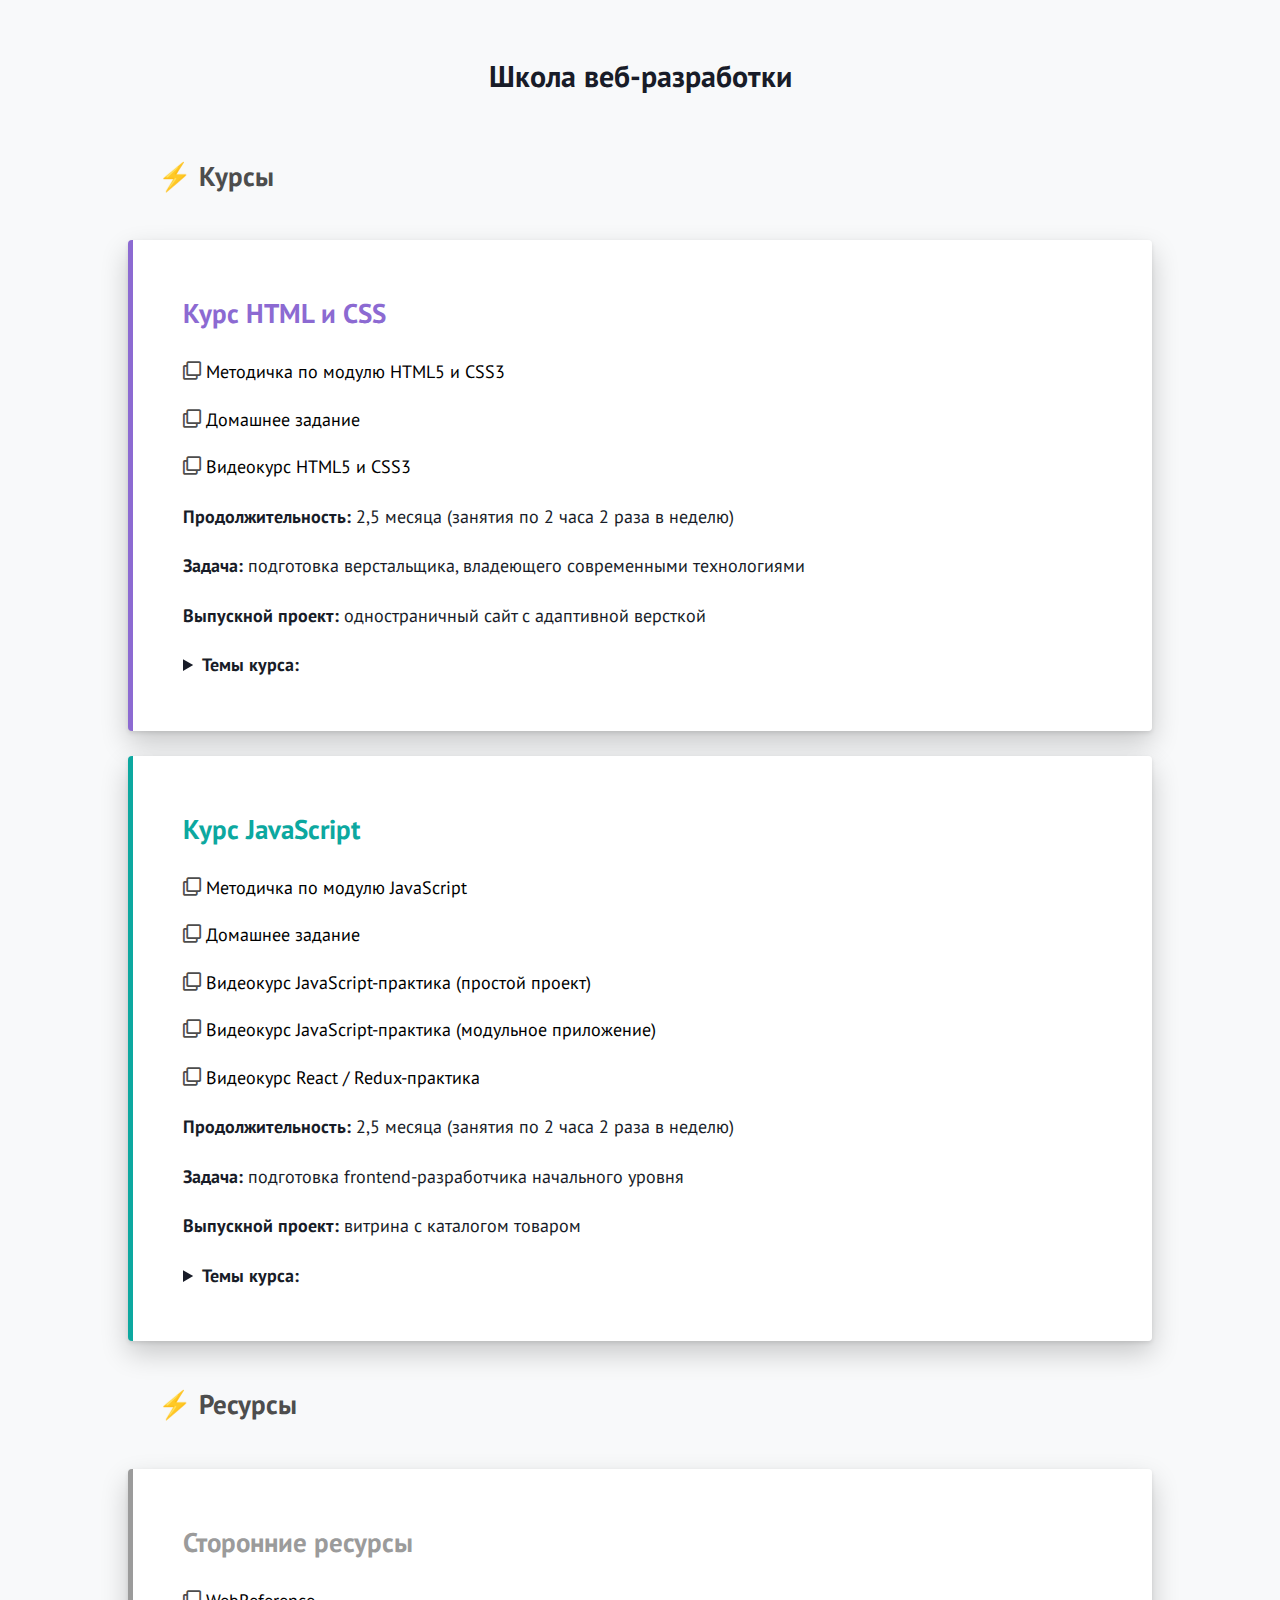
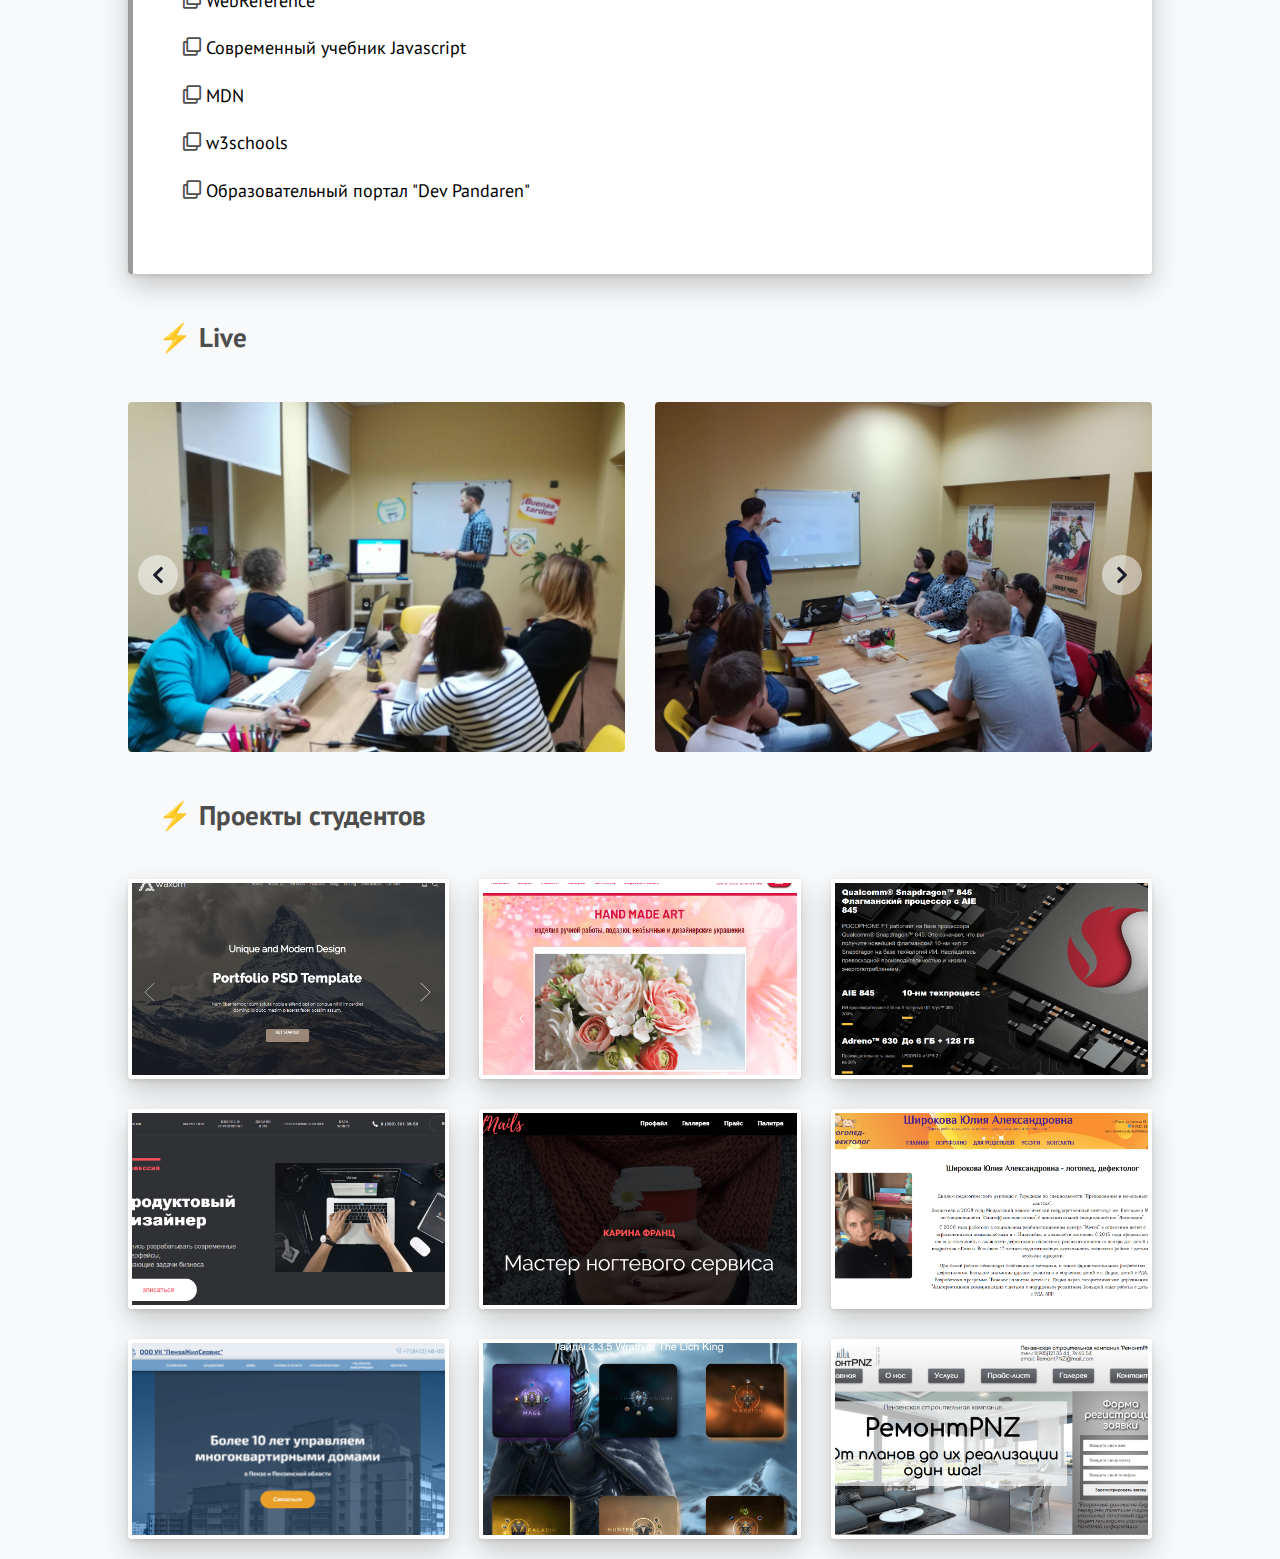
==== commit 162fcc71: "refactoring" ====
--- a/index.html
+++ b/index.html
@@ -19,16 +19,13 @@
 			<h3>Курс HTML и CSS</h3>
 			<ul class="courses__list">
 				<li class="courses__list-item">
-					<img class="courses__icon-clone" src="img/svg/clone.svg" alt="icon">
-					<a href="https://it-school58.github.io/webcourses/themes/html/" target="_blank">Методичка по модулю HTML5 и CSS3</a>
+					<a class="icon-clone" href="https://it-school58.github.io/webcourses/themes/html/" target="_blank">Методичка по модулю HTML5 и CSS3</a>
 				</li>
 				<li class="courses__list-item">
-					<img class="courses__icon-clone" src="img/svg/clone.svg" alt="icon">
-					<a href="https://it-school58.github.io/webcourses-homework/" target="_blank">Домашнее задание</a>
+					<a class="icon-clone" href="https://it-school58.github.io/webcourses-homework/" target="_blank">Домашнее задание</a>
 				</li>
 				<li class="courses__list-item">
-					<img class="courses__icon-clone" src="img/svg/clone.svg" alt="icon">
-					<a href="https://www.youtube.com/playlist?list=PL7cTIfGFrdKkmf-c43pmhzH3otzUCl8f3" target="_blank">Видеокурс HTML5 и CSS3</a>
+					<a class="icon-clone" href="https://www.youtube.com/playlist?list=PL7cTIfGFrdKkmf-c43pmhzH3otzUCl8f3" target="_blank">Видеокурс HTML5 и CSS3</a>
 				</li>
 			</ul>
 
@@ -46,24 +43,19 @@
 			<h3>Курс JavaScript</h3>
 			<ul class="courses__list">
 				<li class="courses__list-item">
-					<img class="courses__icon-clone" src="img/svg/clone.svg" alt="icon">
-					<a href="https://it-school58.github.io/webcourses/themes/js/" target="_blank">Методичка по модулю JavaScript</a>
+					<a class="icon-clone" href="https://it-school58.github.io/webcourses/themes/js/" target="_blank">Методичка по модулю JavaScript</a>
 				</li>
 				<li class="courses__list-item">
-					<img class="courses__icon-clone" src="img/svg/clone.svg" alt="icon">
-					<a href="https://it-school58.github.io/webcourses-homework/" target="_blank">Домашнее задание</a>
+					<a class="icon-clone" href="https://it-school58.github.io/webcourses-homework/" target="_blank">Домашнее задание</a>
 				</li>
 				<li class="courses__list-item">
-					<img class="courses__icon-clone" src="img/svg/clone.svg" alt="icon">
-					<a href="https://www.youtube.com/playlist?list=PL7cTIfGFrdKn9lnGXEUWEXYdYp-HKGPAw" target="_blank">Видеокурс JavaScript-практика (простой проект)</a>
+					<a class="icon-clone" href="https://www.youtube.com/playlist?list=PL7cTIfGFrdKn9lnGXEUWEXYdYp-HKGPAw" target="_blank">Видеокурс JavaScript-практика (простой проект)</a>
 				</li>
 				<li class="courses__list-item">
-					<img class="courses__icon-clone" src="img/svg/clone.svg" alt="icon">
-					<a href="https://www.youtube.com/playlist?list=PL7cTIfGFrdKmKK4xAJsE31n3SACY0bi9t" target="_blank">Видеокурс JavaScript-практика (модульное приложение)</a>
+					<a class="icon-clone" href="https://www.youtube.com/playlist?list=PL7cTIfGFrdKmKK4xAJsE31n3SACY0bi9t" target="_blank">Видеокурс JavaScript-практика (модульное приложение)</a>
 				</li>
 				<li class="courses__list-item">
-					<img class="courses__icon-clone" src="img/svg/clone.svg" alt="icon">
-					<a href="https://www.youtube.com/playlist?list=PL7cTIfGFrdKkQAWKDu2NdFt5Cx38B-A3i" target="_blank">Видеокурс React / Redux-практика</a>
+					<a class="icon-clone" href="https://www.youtube.com/playlist?list=PL7cTIfGFrdKkQAWKDu2NdFt5Cx38B-A3i" target="_blank">Видеокурс React / Redux-практика</a>
 				</li>
 			</ul>
 
@@ -83,24 +75,19 @@
 			<h3>Сторонние ресурсы</h3>
 			<ul class="courses__list">
 				<li class="courses__list-item">
-					<img class="courses__icon-clone" src="img/svg/clone.svg" alt="icon">
-					<a href="https://webref.ru/" target="_blank">WebReference</a>
+					<a class="icon-clone" href="https://webref.ru/" target="_blank">WebReference</a>
 				</li>
 				<li class="courses__list-item">
-					<img class="courses__icon-clone" src="img/svg/clone.svg" alt="icon">
-					<a href="https://learn.javascript.ru/" target="_blank">Современный учебник Javascript</a>
+					<a class="icon-clone" href="https://learn.javascript.ru/" target="_blank">Современный учебник Javascript</a>
 				</li>
 				<li class="courses__list-item">
-					<img class="courses__icon-clone" src="img/svg/clone.svg" alt="icon">
-					<a href="https://developer.mozilla.org/ru/" target="_blank">MDN</a>
+					<a class="icon-clone" href="https://developer.mozilla.org/ru/" target="_blank">MDN</a>
 				</li>
 				<li class="courses__list-item">
-					<img class="courses__icon-clone" src="img/svg/clone.svg" alt="icon">
-					<a href="https://www.w3schools.com/" target="_blank">w3schools</a>
+					<a class="icon-clone" href="https://www.w3schools.com/" target="_blank">w3schools</a>
 				</li>
 				<li class="courses__list-item">
-					<img class="courses__icon-clone" src="img/svg/clone.svg" alt="icon">
-					<a href="https://www.w3schools.com/" target="_blank">w3schools</a>
+					<a class="icon-clone" href="https://dev-pandaren.github.io/" target="_blank">Образовательный портал "Dev Pandaren"</a>
 				</li>
 			</ul>
 		</div>
--- a/css/index.css
+++ b/css/index.css
@@ -1,18 +1,30 @@
 @font-face {
-    font-family: PT-Sans-Bold;
-    src: url(../fonts/PT_Sans-Web-Bold.ttf);
+    font-family: "PT Sans";
+    src: local('☺'),
+         url("../fonts/PT-Sans/PT-Sans-Regular.woff") format('woff'),
+         url("../fonts/PT-Sans/PT-Sans-Regular.ttf") format('truetype');
+    font-weight: normal;
 }
 
 @font-face {
-    font-family: PT-Sans-Regular;
-    src: url(../fonts/PT_Sans-Web-Regular.ttf);
+    font-family: "PT Sans";
+    src: local('☺'),
+         url("../fonts/PT-Sans/PT-Sans-Bold.woff") format('woff'),
+         url("../fonts/PT-Sans/PT-Sans-Bold.ttf") format('truetype');
+    font-weight: 700;
+}
+
+@font-face {
+    font-family: "Icons";
+    src: url("../fonts/Icons/icons.woff") format('woff'),
+         url("../fonts/Icons/icons.ttf") format('truetype');
 }
 
 body {
     margin: 0;
     padding: 0;
     font-size: 18px;
-    font-family: PT-Sans-Regular;
+    font-family: "PT Sans", sans-serif;
     line-height: 1.75;
     background-color: #f8f9fa;
 }
@@ -24,7 +36,7 @@
 a {
     text-decoration: none;
     color: black;
-    font-family: PT-Sans-Regular;
+    font-family: inherit;
     font-weight: normal !important;
     transition: color 0.3s;
 }
@@ -55,6 +67,11 @@
 
 summary {
     cursor: pointer;
+}
+
+.icon-clone::before {
+    font-family: "Icons";
+    content: "\e900";
 }
 
 .courses {
@@ -106,9 +123,9 @@
     margin-bottom: 15px;
 }
 
-.courses__icon-clone {
-    width: 1.2rem;
-    margin-right: .5rem;
+.courses__list-item a::before {
+    margin-right: 5px;
+    color:rgb(77, 77, 77);
 }
 
 @media screen and (max-width: 900px) {
@@ -144,13 +161,22 @@
     height: 40px;
     border-radius: 50%;
     border: none;
-    background-color: #f8f9fa;
+    background-color: #f8f9fa88;
 }
 
 .swiper-button-prev::after,
 .swiper-button-next::after {
-    font-size: 1.4rem;
-    color: #8c6ad2;
+    font-family: "Icons";
+    font-size: 1.2rem;
+    color: #181c28;
+}
+
+.swiper-button-prev::after {
+    content: '\e901';
+}
+
+.swiper-button-next::after {
+    content: '\e902';
 }
 
 @media screen and (max-width: 900px) {
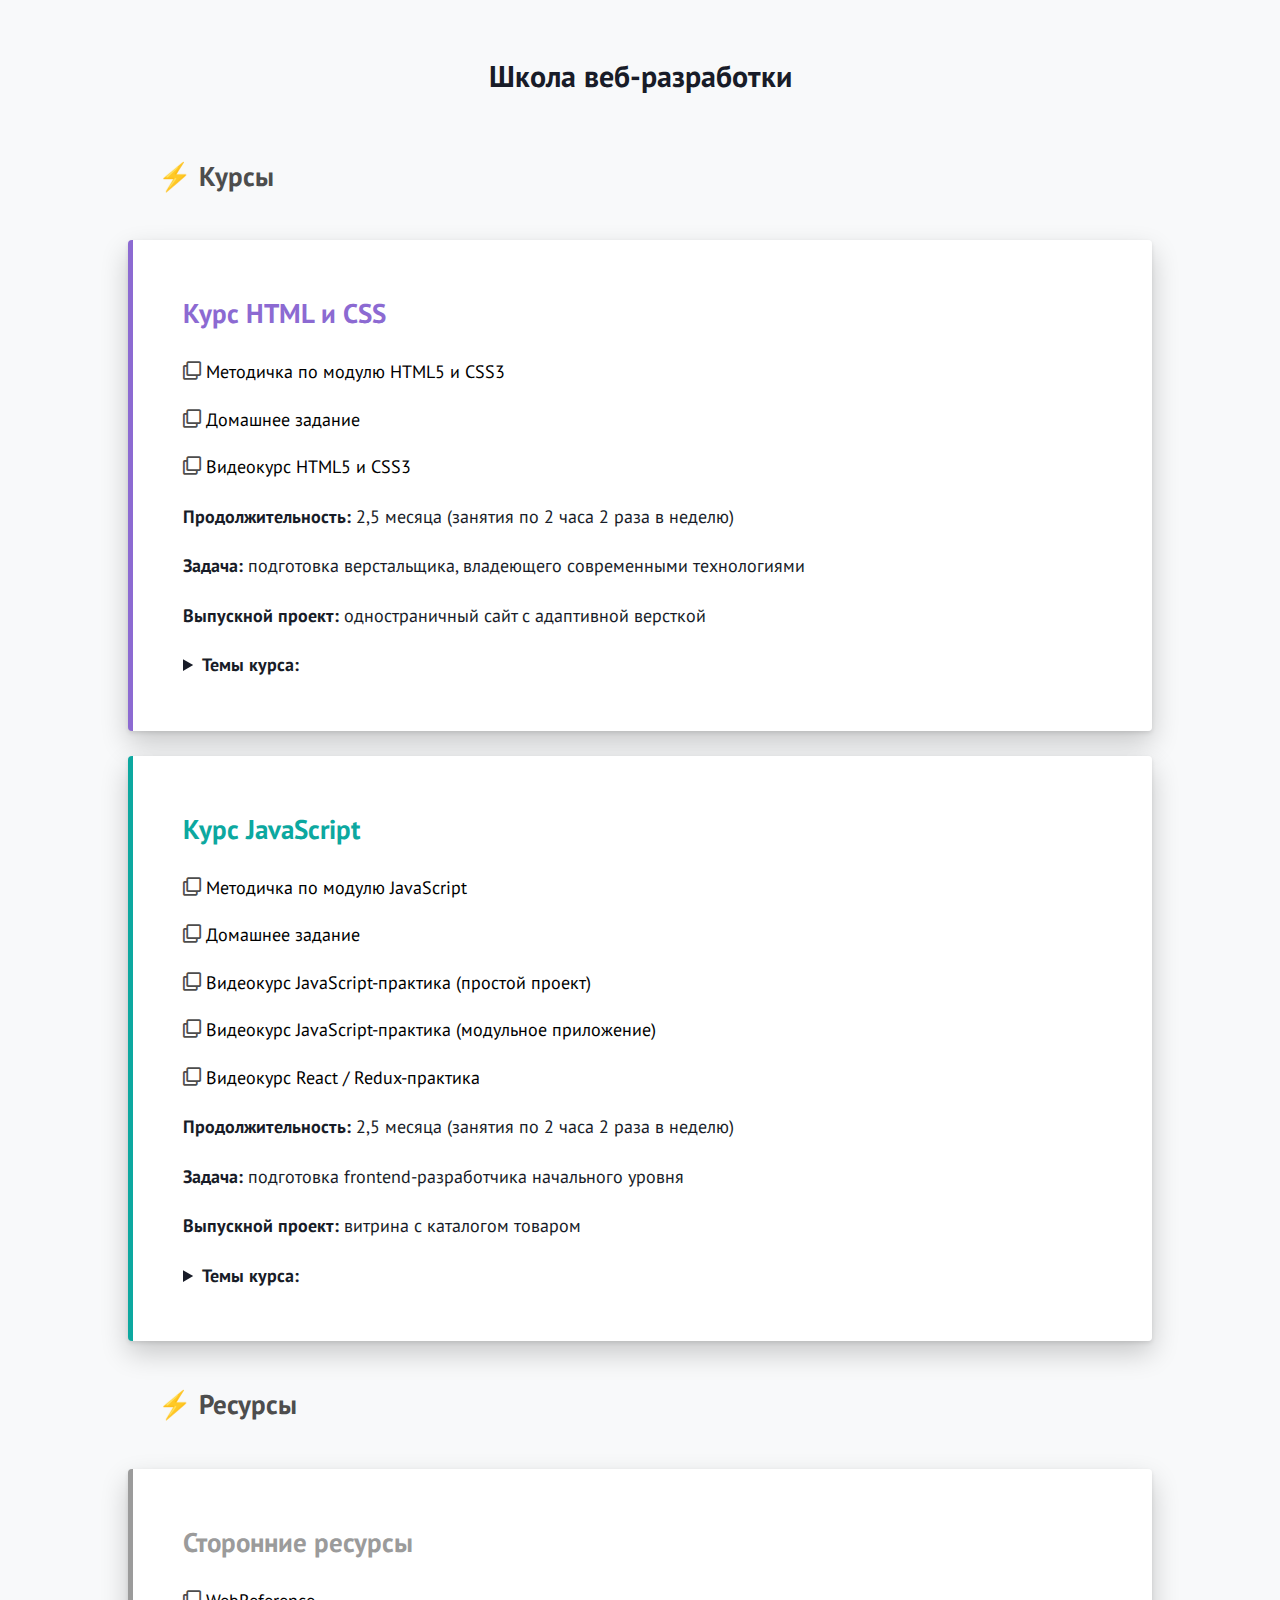
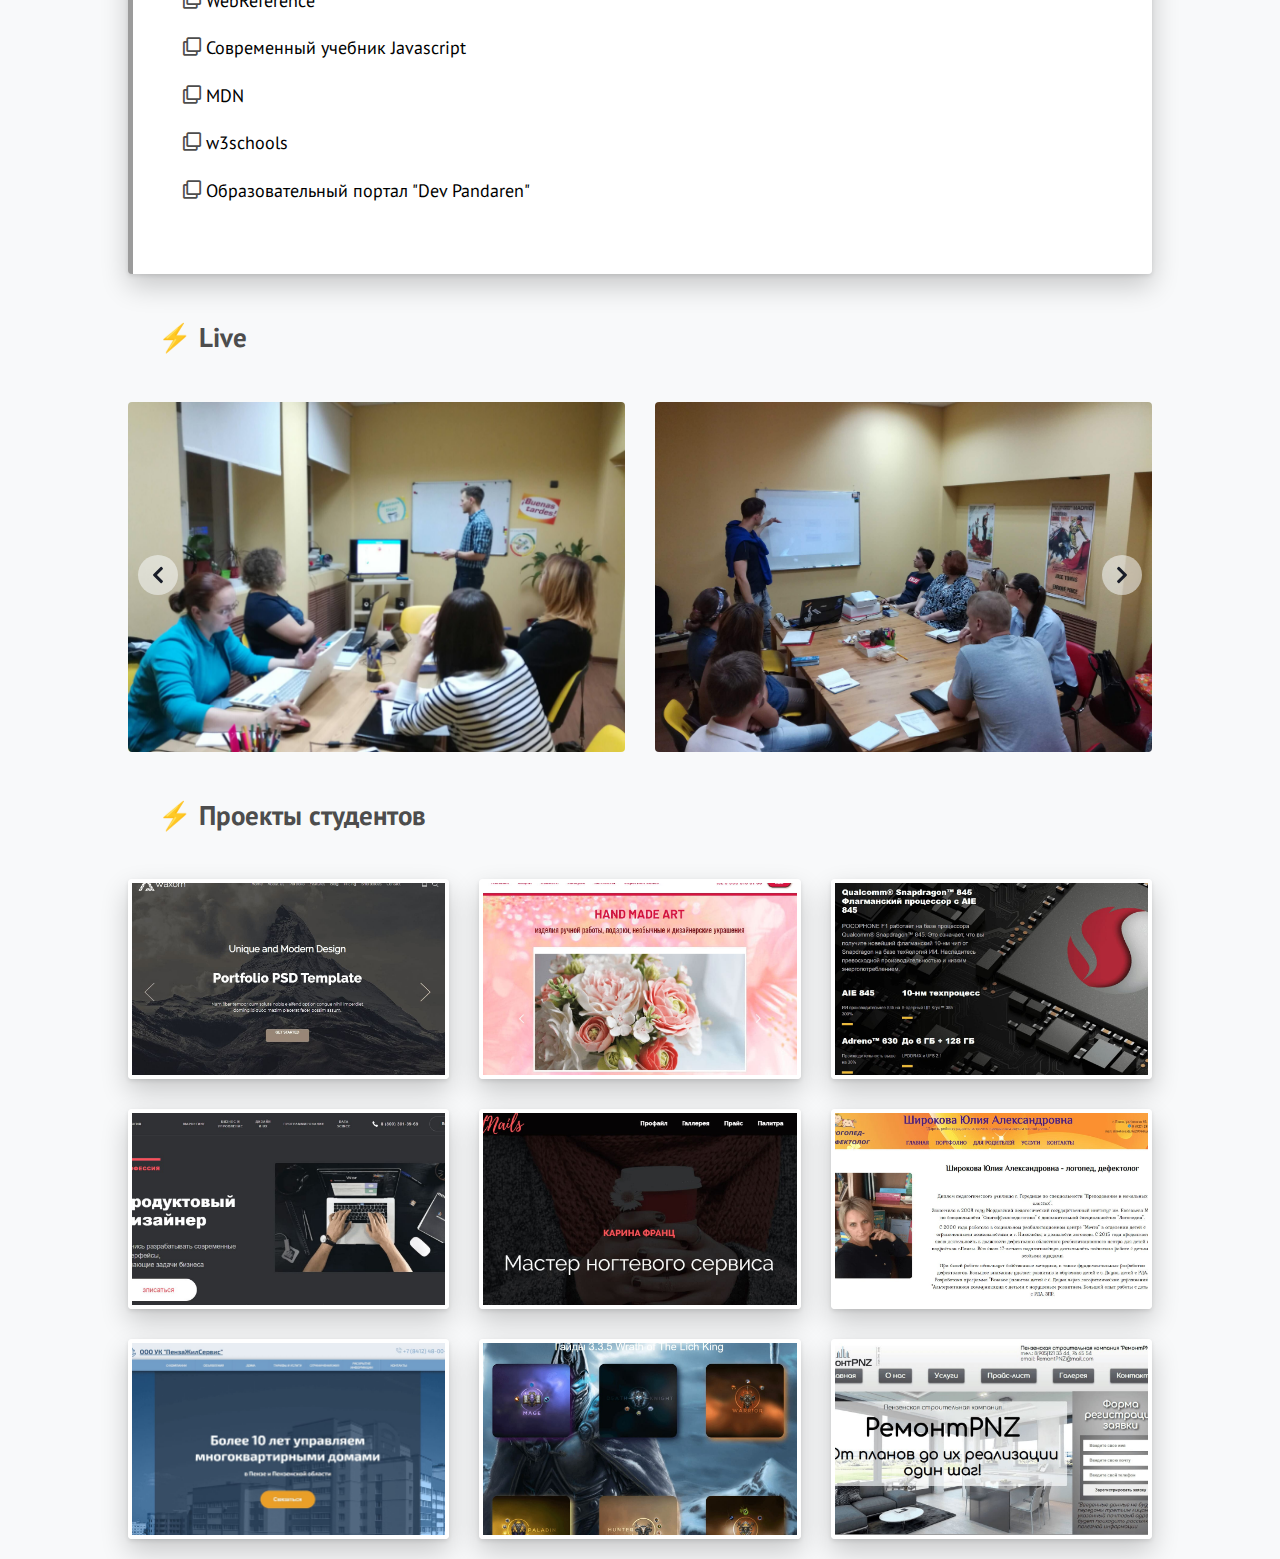
==== commit 6a6f4237: "changed repeating elements to vue" ====
--- a/index.html
+++ b/index.html
@@ -10,150 +10,89 @@
 </head>
 <body>
 
-	<h1>Школа веб-разработки</h1>
-	<div class="courses">
+	<main id="app">
+		<h1>Школа веб-разработки</h1>
+		<div class="courses">
 
-		<h2>⚡️ Курсы</h2>
+			<h2>⚡️ Курсы</h2>
 
-		<div class="courses__item courses__item-html">
-			<h3>Курс HTML и CSS</h3>
-			<ul class="courses__list">
-				<li class="courses__list-item">
-					<a class="icon-clone" href="https://it-school58.github.io/webcourses/themes/html/" target="_blank">Методичка по модулю HTML5 и CSS3</a>
-				</li>
-				<li class="courses__list-item">
-					<a class="icon-clone" href="https://it-school58.github.io/webcourses-homework/" target="_blank">Домашнее задание</a>
-				</li>
-				<li class="courses__list-item">
-					<a class="icon-clone" href="https://www.youtube.com/playlist?list=PL7cTIfGFrdKkmf-c43pmhzH3otzUCl8f3" target="_blank">Видеокурс HTML5 и CSS3</a>
-				</li>
-			</ul>
+			<div class="courses__item courses__item-html">
+				<h3>Курс HTML и CSS</h3>
+				<ul class="courses__list">
+					<li class="courses__list-item" v-for="item in coursehtmlCss">
+						<a class="icon-clone" :href="item.link" v-html="item.label" target="_blank"></a>
+					</li>
+				</ul>
 
-			<p><b>Продолжительность:</b> 2,5 месяца (занятия по 2 часа 2 раза в неделю)</p>
-			<p><b>Задача:</b> подготовка верстальщика, владеющего современными технологиями</p>
-			<p><b>Выпускной проект:</b> одностраничный сайт с адаптивной версткой</p>
+				<p><b>Продолжительность:</b> 2,5 месяца (занятия по 2 часа 2 раза в неделю)</p>
+				<p><b>Задача:</b> подготовка верстальщика, владеющего современными технологиями</p>
+				<p><b>Выпускной проект:</b> одностраничный сайт с адаптивной версткой</p>
 
-			<details>
-				<p><summary><b>Темы курса:</b></summary></p>
-				<pre class="courses__theme" id="courses__theme-html"></pre>
-			</details>
+				<details>
+					<summary><b>Темы курса:</b></summary>
+					<div class="courses__theme">
+						<div v-for="item in themeHtmlCss" v-html="item"></div>
+					</div>
+				</details>
+			</div>
+
+			<div class="courses__item courses__item-js">
+				<h3>Курс JavaScript</h3>
+				<ul class="courses__list">
+					<li class="courses__list-item" v-for="item in courseJs">
+						<a class="icon-clone" :href="item.link" v-html="item.label" target="_blank"></a>
+					</li>
+				</ul>
+
+				<p><b>Продолжительность:</b> 2,5 месяца (занятия по 2 часа 2 раза в неделю)</p>
+				<p><b>Задача:</b> подготовка frontend-разработчика начального уровня</p>
+				<p><b>Выпускной проект:</b> витрина с каталогом товаром</p>
+
+				<details>
+					<summary><b>Темы курса:</b></summary>
+					<div class="courses__theme">
+						<div v-for="item in themeJsStr" v-html="item"></div>
+					</div>
+				</details>
+			</div>
+
+			<h2>⚡️ Ресурсы</h2>
+
+			<div class="courses__item courses__item-links">
+				<h3>Сторонние ресурсы</h3>
+				<ul class="courses__list">
+					<li class="courses__list-item" v-for="item in courseLinks">
+						<a class="icon-clone" :href="item.link" v-html="item.label" target="_blank"></a>
+					</li>
+				</ul>
+			</div>
+
+			<h2>⚡️ Live</h2>
+
+			<div class="swiper-container courses__photo">
+				<div class="swiper-wrapper">
+					<div class="swiper-slide" v-for="url in coursePhotos">
+						<img class="courses__photo-img swiper-lazy" :data-src="url">
+						<div class="swiper-lazy-preloader swiper-lazy-preloader-black"></div>
+					</div>
+				</div>
+				<button class="swiper-button-prev"></button>
+				<button class="swiper-button-next"></button>
+			</div>
+
+			<h2>⚡️ Проекты студентов</h2>
+
+			<div class="courses__projects">
+				<a v-for="project in courseProjects" :href="project.link" target="_blank">
+					<img class="courses__projects-img" :src="project.img">
+				</a>
+			</div>
 		</div>
+	</main>
 
-		<div class="courses__item courses__item-js">
-			<h3>Курс JavaScript</h3>
-			<ul class="courses__list">
-				<li class="courses__list-item">
-					<a class="icon-clone" href="https://it-school58.github.io/webcourses/themes/js/" target="_blank">Методичка по модулю JavaScript</a>
-				</li>
-				<li class="courses__list-item">
-					<a class="icon-clone" href="https://it-school58.github.io/webcourses-homework/" target="_blank">Домашнее задание</a>
-				</li>
-				<li class="courses__list-item">
-					<a class="icon-clone" href="https://www.youtube.com/playlist?list=PL7cTIfGFrdKn9lnGXEUWEXYdYp-HKGPAw" target="_blank">Видеокурс JavaScript-практика (простой проект)</a>
-				</li>
-				<li class="courses__list-item">
-					<a class="icon-clone" href="https://www.youtube.com/playlist?list=PL7cTIfGFrdKmKK4xAJsE31n3SACY0bi9t" target="_blank">Видеокурс JavaScript-практика (модульное приложение)</a>
-				</li>
-				<li class="courses__list-item">
-					<a class="icon-clone" href="https://www.youtube.com/playlist?list=PL7cTIfGFrdKkQAWKDu2NdFt5Cx38B-A3i" target="_blank">Видеокурс React / Redux-практика</a>
-				</li>
-			</ul>
-
-			<p><b>Продолжительность:</b> 2,5 месяца (занятия по 2 часа 2 раза в неделю)</p>
-			<p><b>Задача:</b> подготовка frontend-разработчика начального уровня</p>
-			<p><b>Выпускной проект:</b> витрина с каталогом товаром</p>
-
-			<details>
-				<p><summary><b>Темы курса:</b></summary></p>
-				<pre class="courses__theme" id="courses__theme-js"></pre>
-			</details>
-		</div>
-
-		<h2>⚡️ Ресурсы</h2>
-
-		<div class="courses__item courses__item-links">
-			<h3>Сторонние ресурсы</h3>
-			<ul class="courses__list">
-				<li class="courses__list-item">
-					<a class="icon-clone" href="https://webref.ru/" target="_blank">WebReference</a>
-				</li>
-				<li class="courses__list-item">
-					<a class="icon-clone" href="https://learn.javascript.ru/" target="_blank">Современный учебник Javascript</a>
-				</li>
-				<li class="courses__list-item">
-					<a class="icon-clone" href="https://developer.mozilla.org/ru/" target="_blank">MDN</a>
-				</li>
-				<li class="courses__list-item">
-					<a class="icon-clone" href="https://www.w3schools.com/" target="_blank">w3schools</a>
-				</li>
-				<li class="courses__list-item">
-					<a class="icon-clone" href="https://dev-pandaren.github.io/" target="_blank">Образовательный портал "Dev Pandaren"</a>
-				</li>
-			</ul>
-		</div>
-
-		<h2>⚡️ Live</h2>
-
-		<div class="swiper-container courses__photo">
-			<div class="swiper-wrapper">
-				<div class="swiper-slide">
-					<img class="courses__photo-img swiper-lazy" data-src="img/courses/01.jpg">
-					<div class="swiper-lazy-preloader swiper-lazy-preloader-black"></div>
-				</div>
-				<div class="swiper-slide">
-					<img class="courses__photo-img swiper-lazy" data-src="img/courses/02.jpg">
-					<div class="swiper-lazy-preloader swiper-lazy-preloader-black"></div>
-				</div>
-				<div class="swiper-slide">
-					<img class="courses__photo-img swiper-lazy" data-src="img/courses/03.jpg">
-					<div class="swiper-lazy-preloader swiper-lazy-preloader-black"></div>
-				</div>
-				<div class="swiper-slide">
-					<img class="courses__photo-img swiper-lazy" data-src="img/courses/04.jpg">
-					<div class="swiper-lazy-preloader swiper-lazy-preloader-black"></div>
-				</div>
-				<div class="swiper-slide">
-					<img class="courses__photo-img swiper-lazy" data-src="img/courses/05.jpg">
-					<div class="swiper-lazy-preloader swiper-lazy-preloader-black"></div>
-				</div>
-				<div class="swiper-slide">
-					<img class="courses__photo-img swiper-lazy" data-src="img/courses/06.jpg">
-					<div class="swiper-lazy-preloader swiper-lazy-preloader-black"></div>
-				</div>
-				<div class="swiper-slide">
-					<img class="courses__photo-img swiper-lazy" data-src="img/courses/07.jpg">
-					<div class="swiper-lazy-preloader swiper-lazy-preloader-black"></div>
-				</div>
-				<div class="swiper-slide">
-					<img class="courses__photo-img swiper-lazy" data-src="img/courses/08.jpg">
-					<div class="swiper-lazy-preloader swiper-lazy-preloader-black"></div>
-				</div>
-				<div class="swiper-slide">
-					<img class="courses__photo-img swiper-lazy" data-src="img/courses/09.jpg">
-					<div class="swiper-lazy-preloader swiper-lazy-preloader-black"></div>
-				</div>
-			</div>
-			<button class="swiper-button-prev"></button>
-			<button class="swiper-button-next"></button>
-		</div>
-
-		<h2>⚡️ Проекты студентов</h2>
-
-		<div class="courses__projects">
-			<a href="https://it-school58.github.io/webcourses-projects/2019-template/" target="_blank"><img class="courses__projects-img" src="img/projects/2019-template.png"></a>
-			<a href="https://it-school58.github.io/webcourses-projects/2018-hand-made/" target="_blank"><img class="courses__projects-img" src="img/projects/2018-hand-made.png"></a>
-			<a href="https://it-school58.github.io/webcourses-projects/2019-phone/" target="_blank"><img class="courses__projects-img" src="img/projects/2019-phone.png"></a>
-			<a href="https://it-school58.github.io/webcourses-projects/2019-lend/" target="_blank"><img class="courses__projects-img" src="img/projects/2019-lend.png"></a>
-			<a href="https://it-school58.github.io/webcourses-projects/2019-nails/" target="_blank"><img class="courses__projects-img" src="img/projects/2019-nails.png"></a>
-
-			<a href="https://it-school58.github.io/webcourses-projects/2018-logoped/" target="_blank"><img class="courses__projects-img" src="img/projects/2018-logoped.png"></a>
-			<a href="https://it-school58.github.io/webcourses-projects/2018-pnz-service/" target="_blank"><img class="courses__projects-img" src="img/projects/2018-pnz-service.png"></a>
-			<a href="https://it-school58.github.io/webcourses-projects/2019-game/" target="_blank"><img class="courses__projects-img" src="img/projects/2019-game.png"></a>
-			<a href="https://it-school58.github.io/webcourses-projects/2018-flat/" target="_blank"><img class="courses__projects-img" src="img/projects/2018-flat.png"></a>
-		</div>
-	</div>
-
+	<script src="libs/vue/vue.js"></script>
 	<script src="libs/swiper/swiper-bundle.min.js"></script>
+	<script src="js/data.js"></script>
 	<script src="js/common.js"></script>
 </body>
 </html>
--- a/css/index.css
+++ b/css/index.css
@@ -69,6 +69,7 @@
     cursor: pointer;
 }
 
+
 .icon-clone::before {
     font-family: "Icons";
     content: "\e900";
@@ -96,7 +97,6 @@
 
 .courses__theme {
     font-family: inherit;
-    white-space: pre-wrap;
     margin: 0;
 }
 
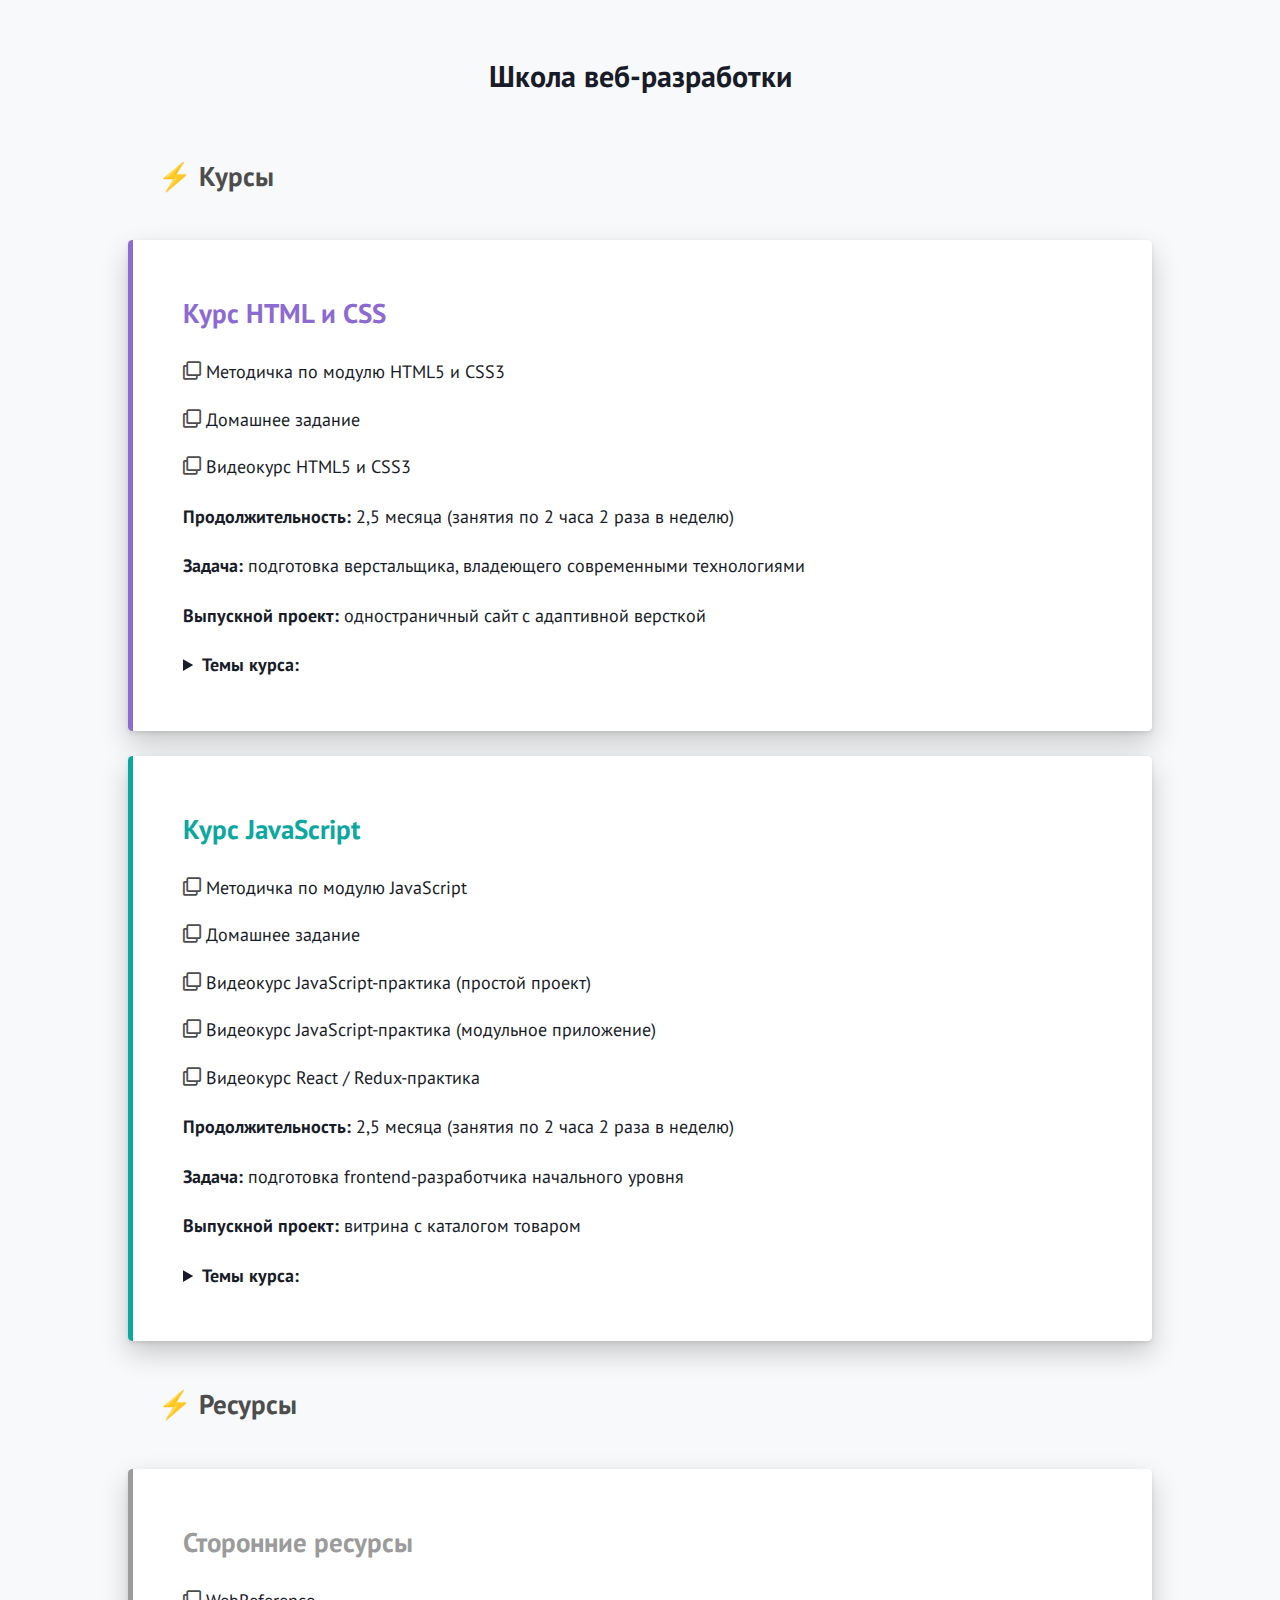
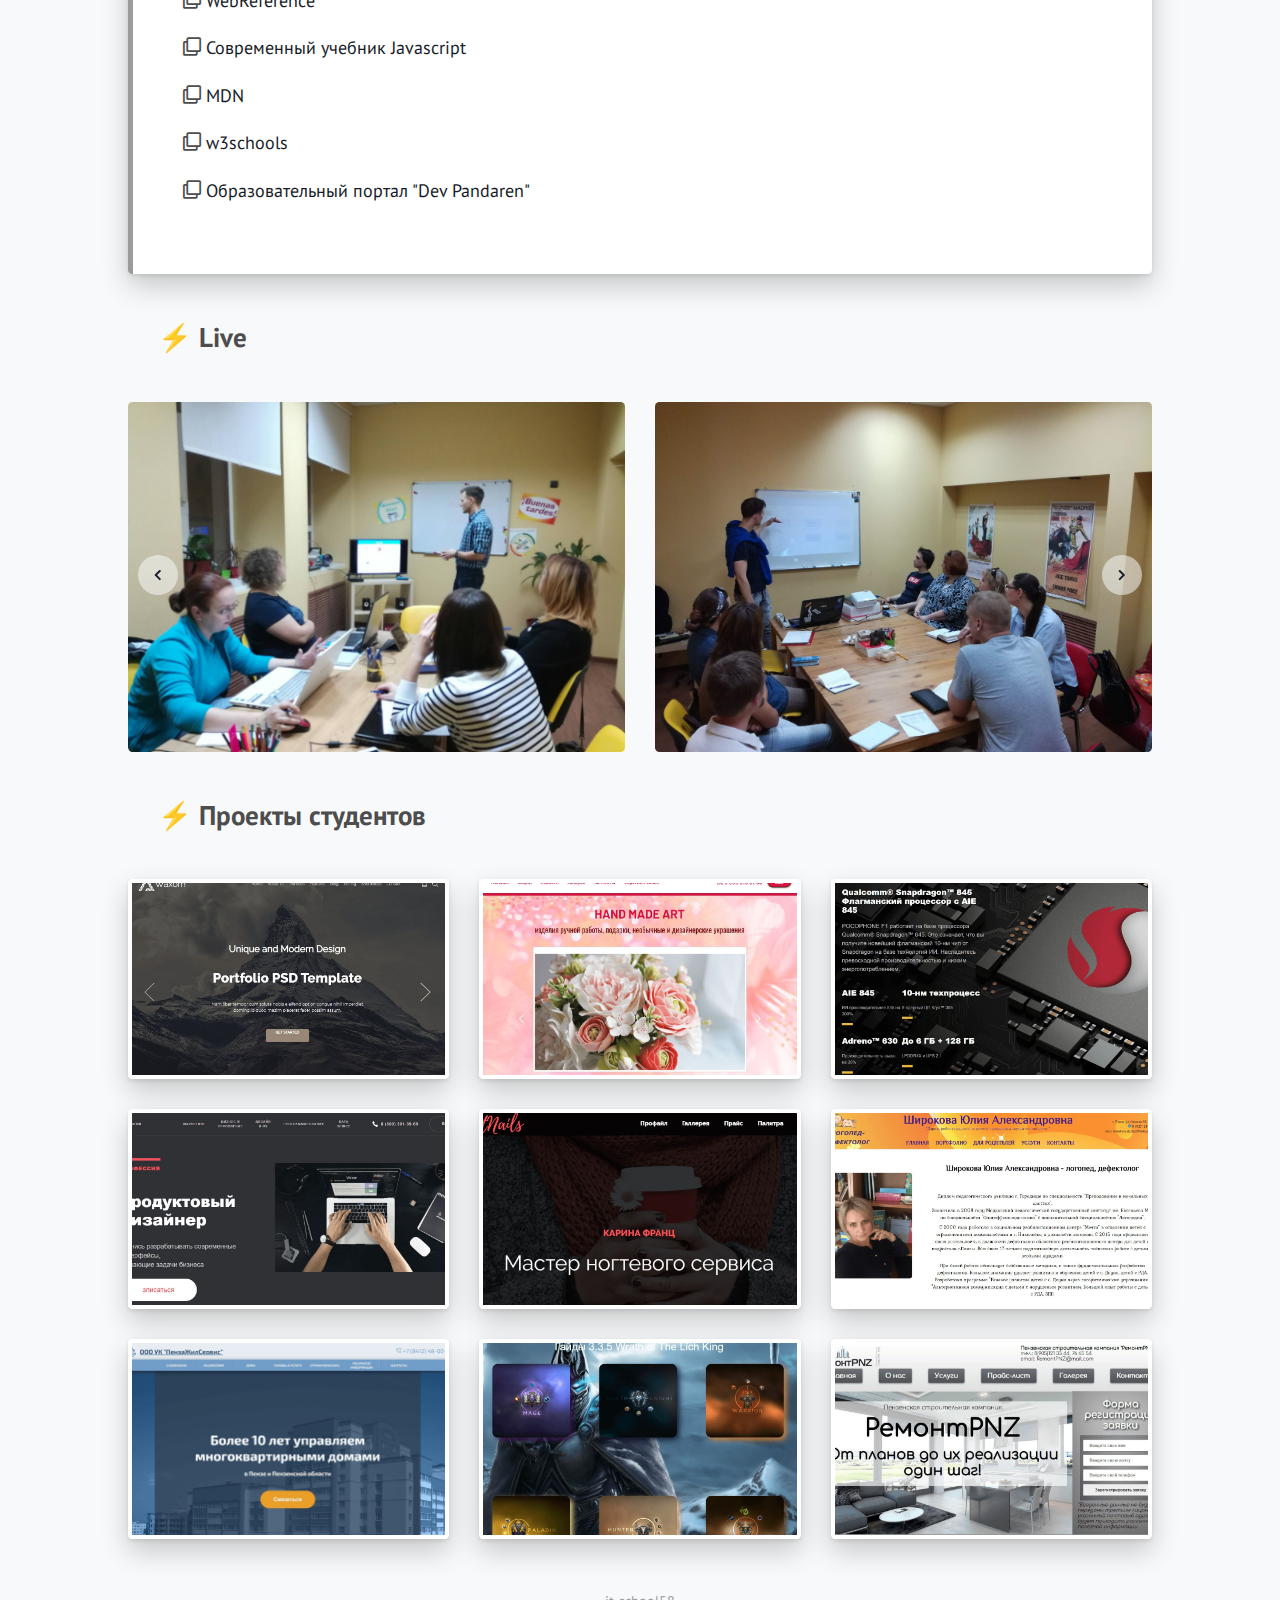
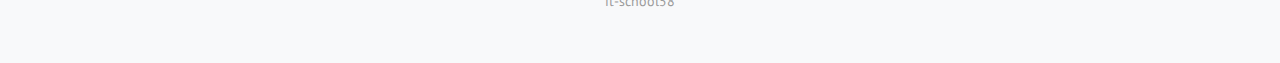
==== commit d3efdc1f: "refactoring" ====
--- a/index.html
+++ b/index.html
@@ -9,90 +9,71 @@
 	<link rel="stylesheet" href="css/index.css">
 </head>
 <body>
+	<div id="app">
+		<header class="header">
+			<h1 class="title">Школа веб-разработки</h1>
+		</header>
+		<main>
+			<section class="section">
+				<h2 class="section__title">⚡️ Курсы</h2>
+				<div class="section__marked-box marked-box" v-bind:class="course.className" v-for="course in courses">
+					<h3 class="marked-box__title" v-html="course.title"></h3>
+					<ul class="links">
+						<li class="links__item" v-for="item in course.links">
+							<a class="links__link icon-clone" :href="item.link" v-html="item.name" target="_blank"></a>
+						</li>
+					</ul>
+					<div>
+						<p><b>Продолжительность: </b><span v-html="course.duration"></span></p>
+						<p><b>Задача: </b><span v-html="course.task"></span></p>
+						<p><b>Выпускной проект: </b><span v-html="course.project"></span></p>
+					</div>
+					<details class="details">
+						<summary class="details__summary">Темы курса:</summary>
+						<div class="details__content">
+							<div v-for="theme in course.themes" v-html="theme"></div>
+						</div>
+					</details>
+				</div>
+			</section>
+			<section class="section">
+				<h2 class="section__title">⚡️ Ресурсы</h2>
+				<div class="section__marked-box marked-box">
+					<h3 class="marked-box__title" v-html="resourses.title"></h3>
+					<ul class="links">
+						<li class="links__item" v-for="item in resourses.links">
+							<a class="links__link icon-clone" :href="item.link" v-html="item.name" target="_blank"></a>
+						</li>
+					</ul>
+				</div>
+			</section>
+			<section class="section">
+				<h2 class="section__title">⚡️ Live</h2>
+				<div class="swiper-container slider">
+					<div class="swiper-wrapper">
+						<div class="swiper-slide" v-for="photoUrl in photos">
+							<img class="slider__image swiper-lazy" :data-src="photoUrl">
+							<div class="swiper-lazy-preloader swiper-lazy-preloader-black"></div>
+						</div>
+					</div>
+					<button class="swiper-button-prev"></button>
+					<button class="swiper-button-next"></button>
+				</div>
+			</section>
+			<section class="section">
+				<h2 class="section__title">⚡️ Проекты студентов</h2>
+				<div class="projects">
+					<a v-for="project in projects" :href="project.link" target="_blank">
+						<img class="projects__image" :src="project.img">
+					</a>
+				</div>
+			</section>
+		</main>
+		<footer class="footer">it-school58</footer>
+	</div>
 
-	<main id="app">
-		<h1>Школа веб-разработки</h1>
-		<div class="courses">
-
-			<h2>⚡️ Курсы</h2>
-
-			<div class="courses__item courses__item-html">
-				<h3>Курс HTML и CSS</h3>
-				<ul class="courses__list">
-					<li class="courses__list-item" v-for="item in coursehtmlCss">
-						<a class="icon-clone" :href="item.link" v-html="item.label" target="_blank"></a>
-					</li>
-				</ul>
-
-				<p><b>Продолжительность:</b> 2,5 месяца (занятия по 2 часа 2 раза в неделю)</p>
-				<p><b>Задача:</b> подготовка верстальщика, владеющего современными технологиями</p>
-				<p><b>Выпускной проект:</b> одностраничный сайт с адаптивной версткой</p>
-
-				<details>
-					<summary><b>Темы курса:</b></summary>
-					<div class="courses__theme">
-						<div v-for="item in themeHtmlCss" v-html="item"></div>
-					</div>
-				</details>
-			</div>
-
-			<div class="courses__item courses__item-js">
-				<h3>Курс JavaScript</h3>
-				<ul class="courses__list">
-					<li class="courses__list-item" v-for="item in courseJs">
-						<a class="icon-clone" :href="item.link" v-html="item.label" target="_blank"></a>
-					</li>
-				</ul>
-
-				<p><b>Продолжительность:</b> 2,5 месяца (занятия по 2 часа 2 раза в неделю)</p>
-				<p><b>Задача:</b> подготовка frontend-разработчика начального уровня</p>
-				<p><b>Выпускной проект:</b> витрина с каталогом товаром</p>
-
-				<details>
-					<summary><b>Темы курса:</b></summary>
-					<div class="courses__theme">
-						<div v-for="item in themeJsStr" v-html="item"></div>
-					</div>
-				</details>
-			</div>
-
-			<h2>⚡️ Ресурсы</h2>
-
-			<div class="courses__item courses__item-links">
-				<h3>Сторонние ресурсы</h3>
-				<ul class="courses__list">
-					<li class="courses__list-item" v-for="item in courseLinks">
-						<a class="icon-clone" :href="item.link" v-html="item.label" target="_blank"></a>
-					</li>
-				</ul>
-			</div>
-
-			<h2>⚡️ Live</h2>
-
-			<div class="swiper-container courses__photo">
-				<div class="swiper-wrapper">
-					<div class="swiper-slide" v-for="url in coursePhotos">
-						<img class="courses__photo-img swiper-lazy" :data-src="url">
-						<div class="swiper-lazy-preloader swiper-lazy-preloader-black"></div>
-					</div>
-				</div>
-				<button class="swiper-button-prev"></button>
-				<button class="swiper-button-next"></button>
-			</div>
-
-			<h2>⚡️ Проекты студентов</h2>
-
-			<div class="courses__projects">
-				<a v-for="project in courseProjects" :href="project.link" target="_blank">
-					<img class="courses__projects-img" :src="project.img">
-				</a>
-			</div>
-		</div>
-	</main>
-
-	<script src="libs/vue/vue.js"></script>
+	<script src="libs/vue/vue.min.js"></script>
 	<script src="libs/swiper/swiper-bundle.min.js"></script>
-	<script src="js/data.js"></script>
 	<script src="js/common.js"></script>
 </body>
 </html>
--- a/css/index.css
+++ b/css/index.css
@@ -20,139 +20,162 @@
          url("../fonts/Icons/icons.ttf") format('truetype');
 }
 
+:root {
+    --color-white: #fff;
+    --color-light: #f8f9fa;
+    --color-dark: #181c28;
+    --color-darkgrey: rgb(77, 77, 77);
+    --color-grey: #9b9b9b;
+
+    --color-html: #8c6ad2;
+    --color-js: #0ca8a0;
+
+    --box-shadow: 0 12px 28px 0 rgba(0, 0, 0, 0.2),
+        0 2px 4px 0 rgba(0, 0, 0, 0.1),
+        inset 0 0 0 1px rgba(255, 255, 255, 0.5);
+}
+
+*, :after, :before {
+    box-sizing: border-box; 
+}
+
+html {
+    font-size: 10px;
+}
+
 body {
     margin: 0;
     padding: 0;
-    font-size: 18px;
+    font-size: 1.8rem;
     font-family: "PT Sans", sans-serif;
     line-height: 1.75;
-    background-color: #f8f9fa;
-}
-
-*, :after, :before {
-    box-sizing: border-box; 
-}
-
-a {
-    text-decoration: none;
-    color: black;
-    font-family: inherit;
-    font-weight: normal !important;
-    transition: color 0.3s;
-}
-
-i {
-    margin: 25px 10px 15px 0px;
-    display: block !important;
-}
-
-h1 {
-    text-align: center;
-    font-size: 30px;
-    color: #181c28;
-    margin: 50px 0;
-}
-
-h2 {
-    margin: 40px 30px;
-    color: rgb(77, 77, 77);
-}
-
-h3 {
-    font-size: 27px;
-    text-align: left;
-    margin: 0px;
-    color: #181c28;
-}
-
-summary {
-    cursor: pointer;
-}
-
+    background-color: var(--color-light);
+    color: var(--color-dark);
+}
 
 .icon-clone::before {
     font-family: "Icons";
     content: "\e900";
 }
 
-.courses {
+.title {
+    text-align: center;
+    font-size: 3rem;
+    margin: 5rem 0;
+}
+
+.section {
     width: 80%;
-    max-width: 1200px;
-    margin: auto;
+    max-width: 120rem;
     margin: 0 auto;
-    margin-bottom: 20px;
-}
-
-.courses__item {
-    margin-bottom: 25px;
-    padding: 50px;
-    color: #181c28;
-    border-radius: .25rem;
-    background-color: #fff;
-	box-shadow:
-		0 12px 28px 0 rgba(0, 0, 0, 0.2),
-		0 2px 4px 0 rgba(0, 0, 0, 0.1),
-        inset 0 0 0 1px rgba(255, 255, 255, 0.5);
-}
-
-.courses__theme {
-    font-family: inherit;
+}
+
+.section__title {
+    margin: 4rem 3rem;
+    color: var(--color-darkgrey);
+}
+
+.section__marked-box:not(:last-child) {
+    margin-bottom: 2.5rem;
+}
+
+@media screen and (max-width: 900px) {
+    .section {
+        width: 90%;
+        font-size: 1.6rem;
+    }
+}
+
+.marked-box {
+    padding: 5rem;
+    border-radius: .25em;
+    background-color: var(--color-white);
+	box-shadow: var(--box-shadow);
+    border-left: .5rem solid var(--color-grey);
+}
+
+.marked-box._html {
+    border-left-color: var(--color-html);
+}
+
+.marked-box._html .marked-box__title,
+.marked-box._html .links__link:hover {
+    color: var(--color-html);
+}
+
+.marked-box._js {
+    border-left-color: var(--color-js);
+}
+
+.marked-box._js .marked-box__title,
+.marked-box._js .links__link:hover {
+    color: var(--color-js);
+}
+
+.marked-box__title {
+    font-size: 2.7rem;
+    text-align: left;
     margin: 0;
-}
-
-.courses__item-html  { border-left: 5px solid #8c6ad2; }
-.courses__item-js    { border-left: 5px solid #0ca8a0; }
-.courses__item-links { border-left: 5px solid #9b9b9b; }
-
-.courses__item-html h3  { color:  #8c6ad2; }
-.courses__item-js h3    { color:  #0ca8a0; }
-.courses__item-links h3 { color:  #9b9b9b; }
-
-.courses__item-html a:hover  { color:  #8c6ad2; }
-.courses__item-js a:hover    { color:  #0ca8a0; }
-.courses__item-links a:hover { color:  #9b9b9b; }
-
-.courses__list {
+    color: var(--color-grey);
+}
+
+@media screen and (max-width: 900px) {
+    .marked-box {
+        padding: 2.5rem;
+    }
+
+    .marked-box__title {
+        font-size: 2.2rem;
+    }
+}
+
+.links {
     list-style: none;
     padding: 0;
 }
 
-.courses__list-item {
+.links__item {
     display: flex;
     align-items: center;
-    margin-bottom: 15px;
-}
-
-.courses__list-item a::before {
-    margin-right: 5px;
-    color:rgb(77, 77, 77);
-}
-
-@media screen and (max-width: 900px) {
-    .courses__item {
-        padding: 25px;
-    }
-
-    .courses {
-        width: 90%;
-        font-size: 16px;
-    }
-
-    h3 {
-        font-size: 22px;
-    }
-}
-
-.courses__photo {
-    height: 350px;
-}
-
-.courses__photo-img {
+    margin-bottom: 1.5rem;
+}
+
+.links__link {
+    text-decoration: none;
+    color: inherit;
+    font-family: inherit;
+    font-weight: normal;
+    transition: color 0.3s;
+}
+
+.links__link:hover {
+    color: var(--color-grey);
+}
+
+.links__link::before {
+    margin-right: .5rem;
+    color: var(--color-darkgrey);
+}
+
+.details__summary {
+    cursor: pointer;
+    font-weight: 700;
+}
+
+.details__content {
+    padding-top: 2rem;
+}
+
+.slider {
+    height: 35rem;
+}
+
+.slider__image {
     display: block;
     width: 100%;
     height: 100%;
     object-fit: cover;
-    border-radius: .25rem;
+    border-radius: .25em;
 }
 
 .swiper-button-prev,
@@ -192,33 +215,37 @@
     }
 }
 
-.courses__projects {
+.projects {
     display: grid;
     grid-template-columns: repeat(3, 1fr);
     gap: 30px;
 }
 
-@media screen and (max-width: 900px) {
-    .courses__projects {
-        grid-template-columns: repeat(2, 1fr);
-    }
-}
-
-@media screen and (max-width: 500px) {
-    .courses__projects {
-        grid-template-columns: 1fr;
-    }
-}
-
-.courses__projects-img {
+.projects__image {
     width: 100%;
-    height: 200px;
+    height: 20rem;
     object-fit: cover;
     display: block;
-    border-radius: .25rem;
-	box-shadow:
-		0 12px 28px 0 rgba(0, 0, 0, 0.2),
-		0 2px 4px 0 rgba(0, 0, 0, 0.1),
-        inset 0 0 0 1px rgba(255, 255, 255, 0.5);
-    border: 4px solid white;
-}
+    border-radius: .25em;
+    box-shadow: var(--box-shadow);
+    border: .4rem solid var(--color-white);
+}
+
+@media screen and (max-width: 900px) {
+    .projects {
+        grid-template-columns: repeat(2, 1fr);
+    }
+}
+
+@media screen and (max-width: 500px) {
+    .projects {
+        grid-template-columns: 1fr;
+    }
+}
+
+.footer {
+    margin: 5rem 2rem;
+    text-align: center;
+    color: var(--color-grey);
+    font-size: 1.4rem;
+}
